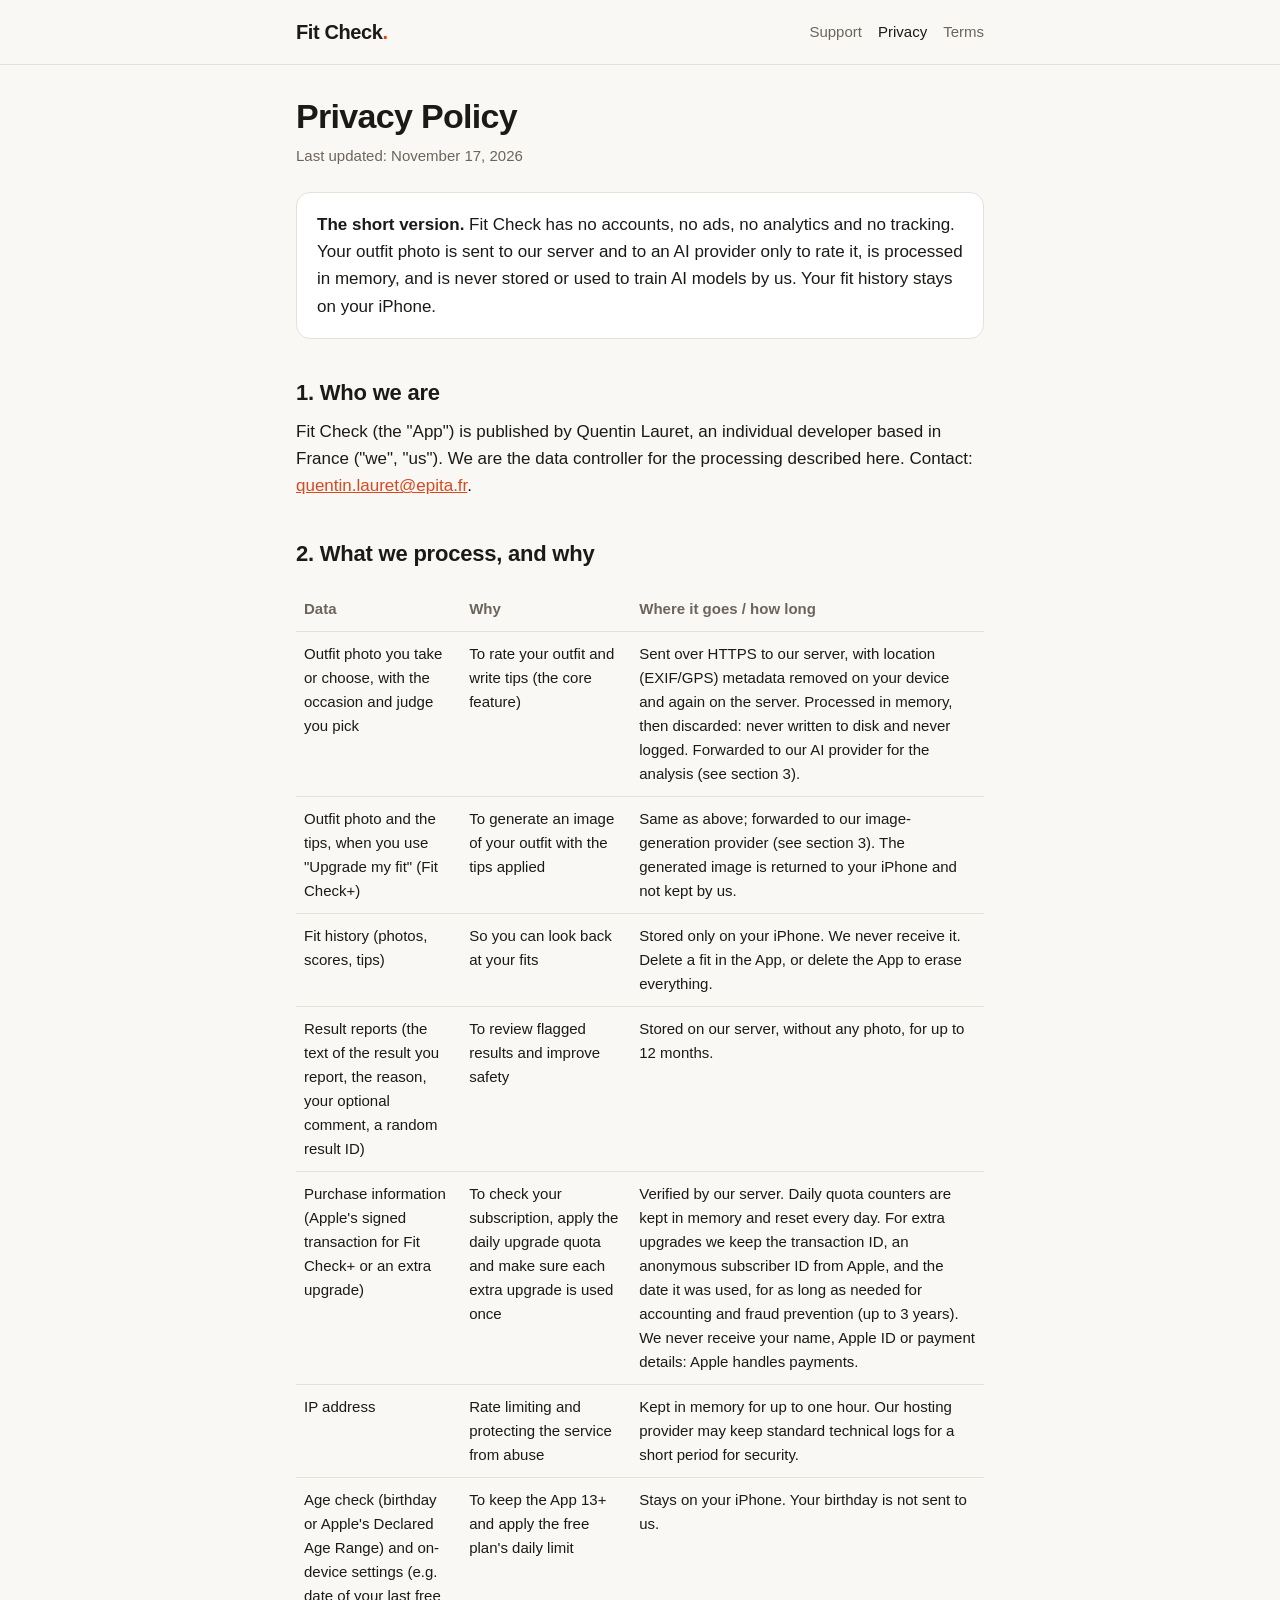
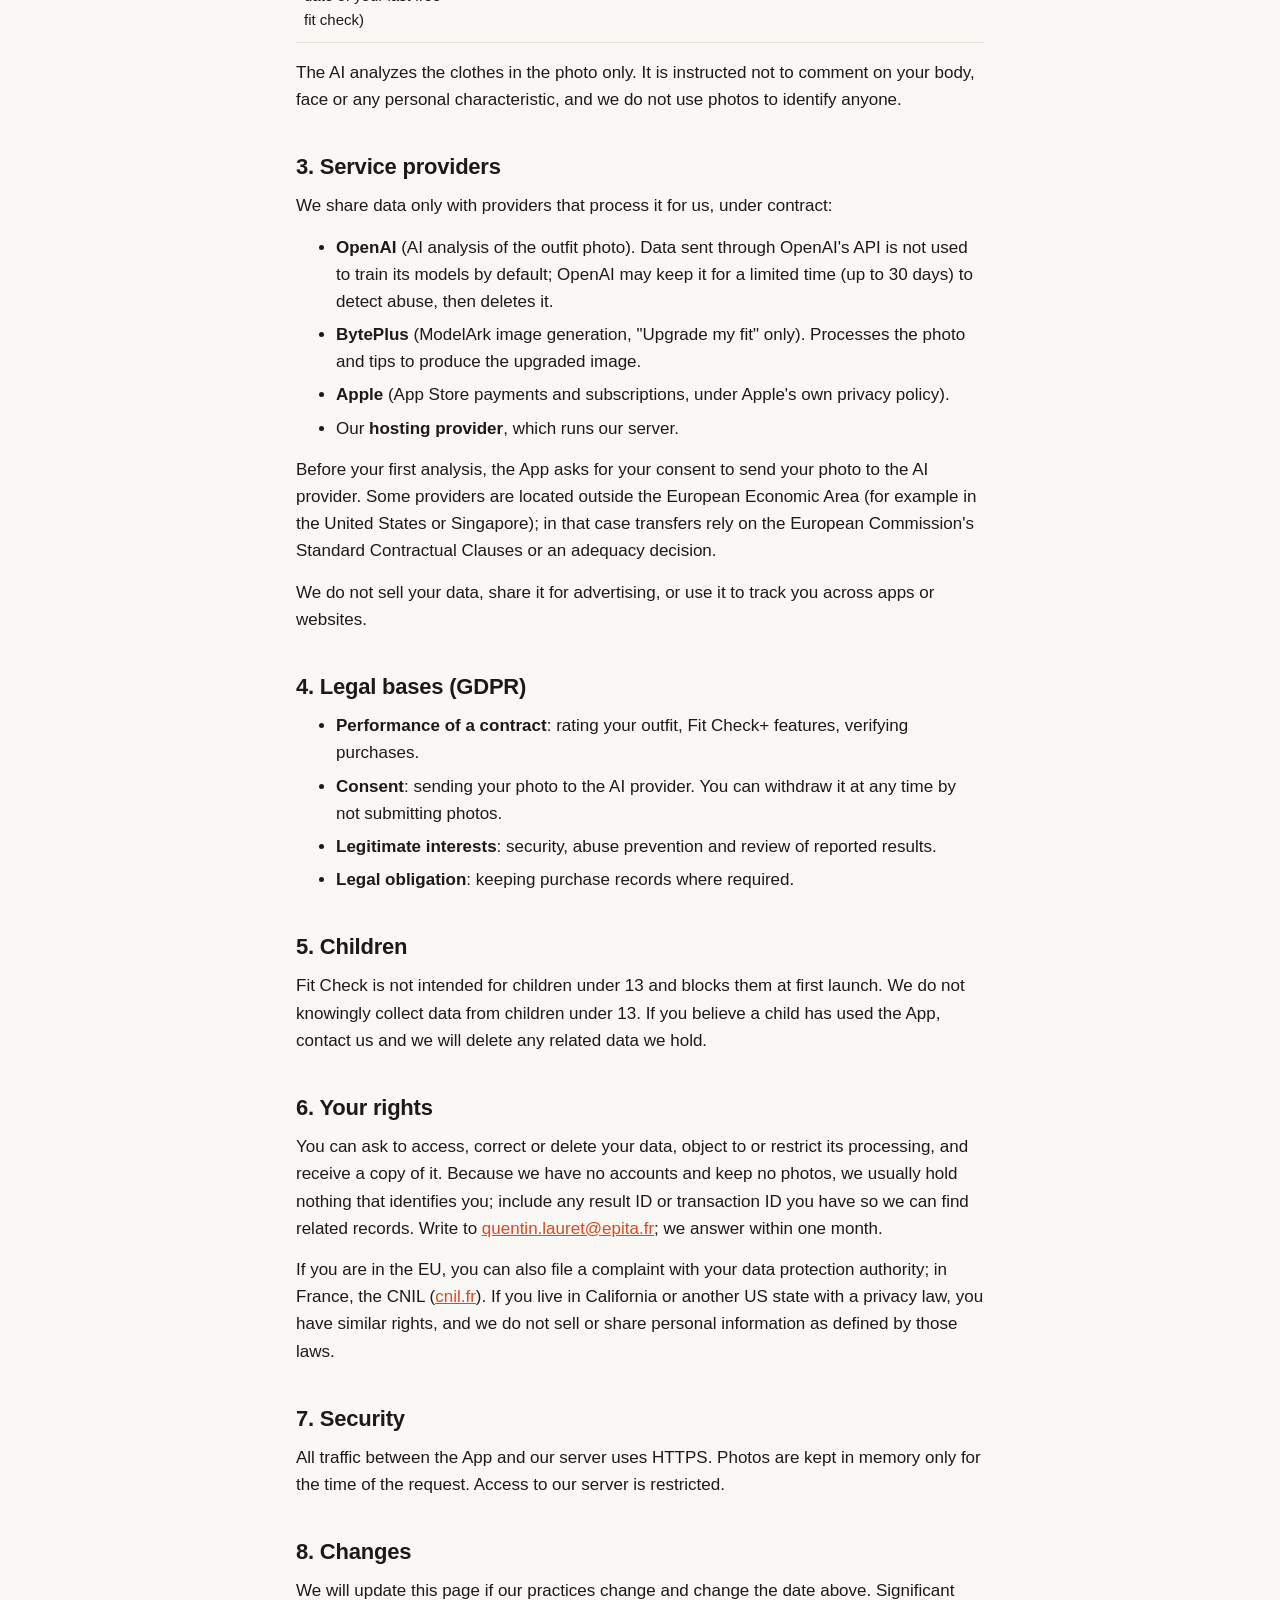
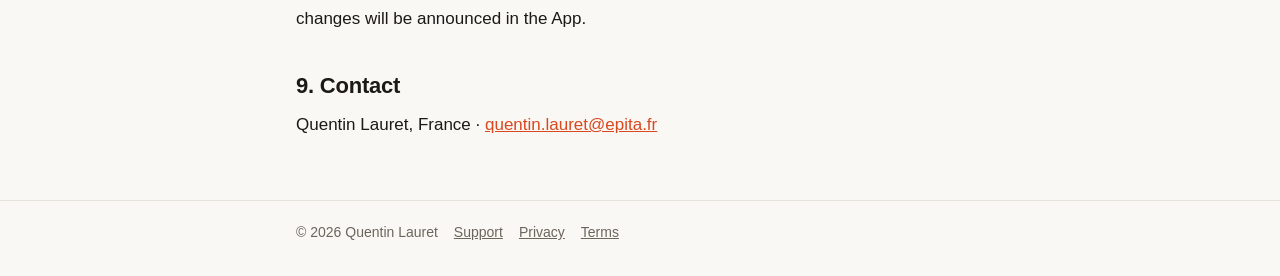
==== privacy.html @ fd1659be "Add App Store pages: support, privacy policy, terms of use" ====
<!doctype html>
<html lang="en">
<head>
  <meta charset="utf-8">
  <meta name="viewport" content="width=device-width, initial-scale=1">
  <title>Privacy Policy · Fit Check</title>
  <meta name="description" content="Fit Check Privacy Policy: what data the app processes, why, for how long, and your rights.">
  <link rel="stylesheet" href="style.css">
</head>
<body>
  <header class="site"><div class="wrap">
    <a class="brand" href="./">Fit Check<span>.</span></a>
    <nav>
      <a href="support.html">Support</a>
      <a href="privacy.html" aria-current="page">Privacy</a>
      <a href="terms.html">Terms</a>
    </nav>
  </div></header>

  <main><div class="wrap">
    <h1>Privacy Policy</h1>
    <p class="updated">Last updated: November 17, 2026</p>

    <div class="card">
      <p><strong>The short version.</strong> Fit Check has no accounts, no ads, no analytics and no tracking. Your outfit photo is sent to our server and to an AI provider only to rate it, is processed in memory, and is never stored or used to train AI models by us. Your fit history stays on your iPhone.</p>
    </div>

    <h2>1. Who we are</h2>
    <p>Fit Check (the "App") is published by Quentin Lauret, an individual developer based in France ("we", "us"). We are the data controller for the processing described here. Contact: <a href="mailto:quentin.lauret@epita.fr">quentin.lauret@epita.fr</a>.</p>

    <h2>2. What we process, and why</h2>
    <div class="table-scroll">
    <table>
      <thead><tr><th>Data</th><th>Why</th><th>Where it goes / how long</th></tr></thead>
      <tbody>
        <tr>
          <td>Outfit photo you take or choose, with the occasion and judge you pick</td>
          <td>To rate your outfit and write tips (the core feature)</td>
          <td>Sent over HTTPS to our server, with location (EXIF/GPS) metadata removed on your device and again on the server. Processed in memory, then discarded: never written to disk and never logged. Forwarded to our AI provider for the analysis (see section 3).</td>
        </tr>
        <tr>
          <td>Outfit photo and the tips, when you use "Upgrade my fit" (Fit Check+)</td>
          <td>To generate an image of your outfit with the tips applied</td>
          <td>Same as above; forwarded to our image-generation provider (see section 3). The generated image is returned to your iPhone and not kept by us.</td>
        </tr>
        <tr>
          <td>Fit history (photos, scores, tips)</td>
          <td>So you can look back at your fits</td>
          <td>Stored only on your iPhone. We never receive it. Delete a fit in the App, or delete the App to erase everything.</td>
        </tr>
        <tr>
          <td>Result reports (the text of the result you report, the reason, your optional comment, a random result ID)</td>
          <td>To review flagged results and improve safety</td>
          <td>Stored on our server, without any photo, for up to 12 months.</td>
        </tr>
        <tr>
          <td>Purchase information (Apple's signed transaction for Fit Check+ or an extra upgrade)</td>
          <td>To check your subscription, apply the daily upgrade quota and make sure each extra upgrade is used once</td>
          <td>Verified by our server. Daily quota counters are kept in memory and reset every day. For extra upgrades we keep the transaction ID, an anonymous subscriber ID from Apple, and the date it was used, for as long as needed for accounting and fraud prevention (up to 3 years). We never receive your name, Apple ID or payment details: Apple handles payments.</td>
        </tr>
        <tr>
          <td>IP address</td>
          <td>Rate limiting and protecting the service from abuse</td>
          <td>Kept in memory for up to one hour. Our hosting provider may keep standard technical logs for a short period for security.</td>
        </tr>
        <tr>
          <td>Age check (birthday or Apple's Declared Age Range) and on-device settings (e.g. date of your last free fit check)</td>
          <td>To keep the App 13+ and apply the free plan's daily limit</td>
          <td>Stays on your iPhone. Your birthday is not sent to us.</td>
        </tr>
      </tbody>
    </table>
    </div>
    <p>The AI analyzes the clothes in the photo only. It is instructed not to comment on your body, face or any personal characteristic, and we do not use photos to identify anyone.</p>

    <h2>3. Service providers</h2>
    <p>We share data only with providers that process it for us, under contract:</p>
    <ul>
      <li><strong>OpenAI</strong> (AI analysis of the outfit photo). Data sent through OpenAI's API is not used to train its models by default; OpenAI may keep it for a limited time (up to 30 days) to detect abuse, then deletes it.</li>
      <li><strong>BytePlus</strong> (ModelArk image generation, "Upgrade my fit" only). Processes the photo and tips to produce the upgraded image.</li>
      <li><strong>Apple</strong> (App Store payments and subscriptions, under Apple's own privacy policy).</li>
      <li>Our <strong>hosting provider</strong>, which runs our server.</li>
    </ul>
    <p>Before your first analysis, the App asks for your consent to send your photo to the AI provider. Some providers are located outside the European Economic Area (for example in the United States or Singapore); in that case transfers rely on the European Commission's Standard Contractual Clauses or an adequacy decision.</p>
    <p>We do not sell your data, share it for advertising, or use it to track you across apps or websites.</p>

    <h2>4. Legal bases (GDPR)</h2>
    <ul>
      <li><strong>Performance of a contract</strong>: rating your outfit, Fit Check+ features, verifying purchases.</li>
      <li><strong>Consent</strong>: sending your photo to the AI provider. You can withdraw it at any time by not submitting photos.</li>
      <li><strong>Legitimate interests</strong>: security, abuse prevention and review of reported results.</li>
      <li><strong>Legal obligation</strong>: keeping purchase records where required.</li>
    </ul>

    <h2>5. Children</h2>
    <p>Fit Check is not intended for children under 13 and blocks them at first launch. We do not knowingly collect data from children under 13. If you believe a child has used the App, contact us and we will delete any related data we hold.</p>

    <h2>6. Your rights</h2>
    <p>You can ask to access, correct or delete your data, object to or restrict its processing, and receive a copy of it. Because we have no accounts and keep no photos, we usually hold nothing that identifies you; include any result ID or transaction ID you have so we can find related records. Write to <a href="mailto:quentin.lauret@epita.fr">quentin.lauret@epita.fr</a>; we answer within one month.</p>
    <p>If you are in the EU, you can also file a complaint with your data protection authority; in France, the CNIL (<a href="https://www.cnil.fr">cnil.fr</a>). If you live in California or another US state with a privacy law, you have similar rights, and we do not sell or share personal information as defined by those laws.</p>

    <h2>7. Security</h2>
    <p>All traffic between the App and our server uses HTTPS. Photos are kept in memory only for the time of the request. Access to our server is restricted.</p>

    <h2>8. Changes</h2>
    <p>We will update this page if our practices change and change the date above. Significant changes will be announced in the App.</p>

    <h2>9. Contact</h2>
    <p>Quentin Lauret, France · <a href="mailto:quentin.lauret@epita.fr">quentin.lauret@epita.fr</a></p>
  </div></main>

  <footer class="site"><div class="wrap">
    <span>© 2026 Quentin Lauret</span>
    <a href="support.html">Support</a>
    <a href="privacy.html">Privacy</a>
    <a href="terms.html">Terms</a>
  </div></footer>
</body>
</html>
---- style.css ----
:root {
  --bg: #faf8f5;
  --surface: #ffffff;
  --text: #1c1a17;
  --muted: #6b655c;
  --border: #e6e1d8;
  --accent: #d9481e;
  color-scheme: light dark;
}
@media (prefers-color-scheme: dark) {
  :root {
    --bg: #141311;
    --surface: #1d1b18;
    --text: #f2efe9;
    --muted: #a59f94;
    --border: #2f2c27;
    --accent: #ff7a4d;
  }
}
* { box-sizing: border-box; }
html { -webkit-text-size-adjust: 100%; }
body {
  margin: 0;
  background: var(--bg);
  color: var(--text);
  font: 17px/1.6 -apple-system, BlinkMacSystemFont, "Segoe UI", Roboto, Helvetica, Arial, sans-serif;
}
.wrap { max-width: 720px; margin: 0 auto; padding: 0 16px; }
header.site { border-bottom: 1px solid var(--border); }
header.site .wrap { display: flex; flex-wrap: wrap; gap: 8px 20px; align-items: center; justify-content: space-between; padding-top: 16px; padding-bottom: 16px; }
.brand { font-weight: 800; font-size: 20px; color: var(--text); text-decoration: none; letter-spacing: -0.02em; }
.brand span { color: var(--accent); }
nav { display: flex; flex-wrap: wrap; gap: 16px; }
nav a { color: var(--muted); text-decoration: none; font-size: 15px; }
nav a:hover, nav a[aria-current="page"] { color: var(--text); }
main { padding: 32px 0 48px; }
h1 { font-size: 34px; line-height: 1.15; letter-spacing: -0.02em; margin: 0 0 8px; }
h2 { font-size: 22px; margin: 36px 0 8px; letter-spacing: -0.01em; }
h3 { font-size: 18px; margin: 24px 0 4px; }
p, ul, ol { margin: 0 0 14px; }
li { margin-bottom: 6px; }
a { color: var(--accent); }
.updated { color: var(--muted); font-size: 15px; margin-bottom: 24px; }
.card { background: var(--surface); border: 1px solid var(--border); border-radius: 14px; padding: 18px 20px; margin: 16px 0; }
.card p:last-child, .card ul:last-child { margin-bottom: 0; }
table { width: 100%; border-collapse: collapse; margin: 8px 0 16px; font-size: 15px; }
th, td { text-align: left; vertical-align: top; padding: 10px 8px; border-bottom: 1px solid var(--border); }
th { color: var(--muted); font-weight: 600; }
.table-scroll { overflow-x: auto; }
.lead { font-size: 20px; color: var(--muted); margin-bottom: 24px; }
.links { display: grid; grid-template-columns: repeat(auto-fit, minmax(200px, 1fr)); gap: 12px; margin: 24px 0; }
.links a { display: block; background: var(--surface); border: 1px solid var(--border); border-radius: 14px; padding: 16px 18px; color: var(--text); text-decoration: none; font-weight: 600; }
.links a small { display: block; color: var(--muted); font-weight: 400; font-size: 14px; margin-top: 2px; }
.links a:hover { border-color: var(--accent); }
details { border-bottom: 1px solid var(--border); padding: 12px 0; }
summary { cursor: pointer; font-weight: 600; }
details p, details ol, details ul { margin-top: 10px; }
footer.site { border-top: 1px solid var(--border); color: var(--muted); font-size: 14px; }
footer.site .wrap { padding-top: 20px; padding-bottom: 32px; display: flex; flex-wrap: wrap; gap: 8px 16px; }
footer.site a { color: var(--muted); }
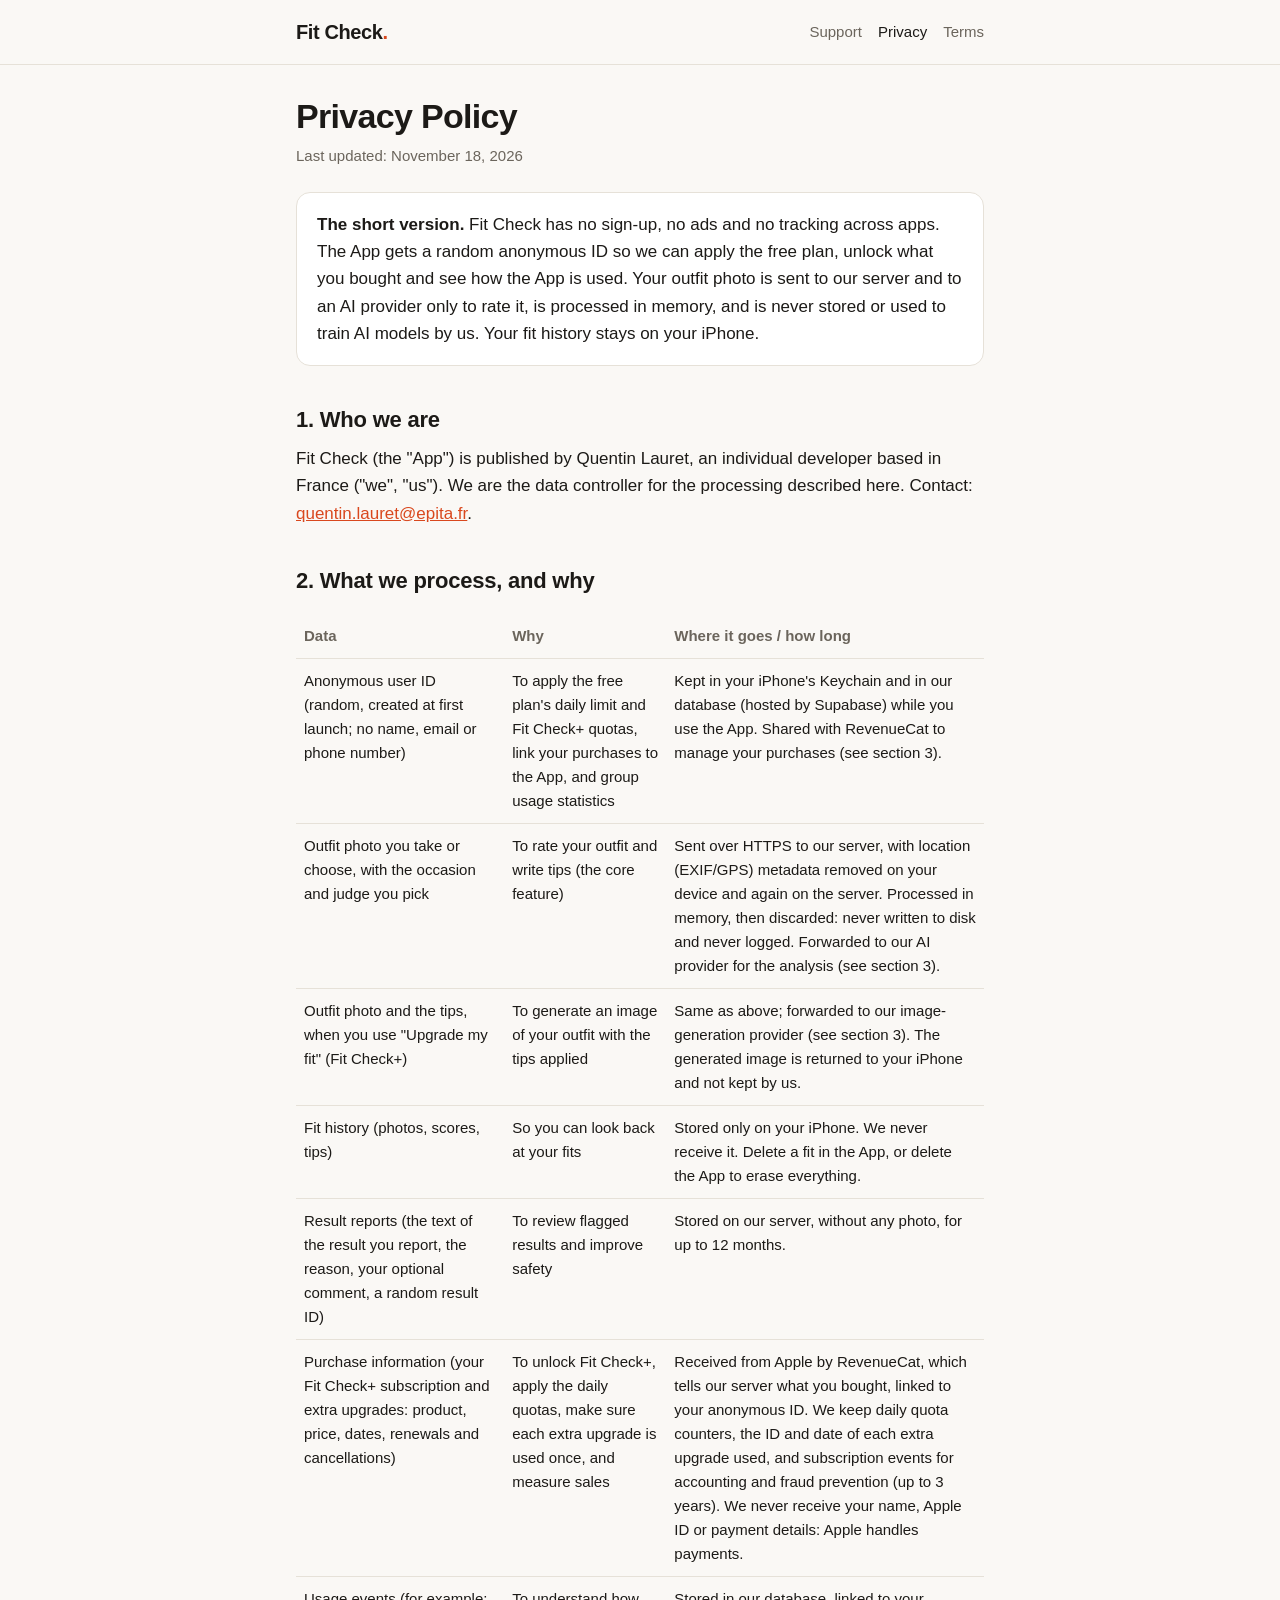
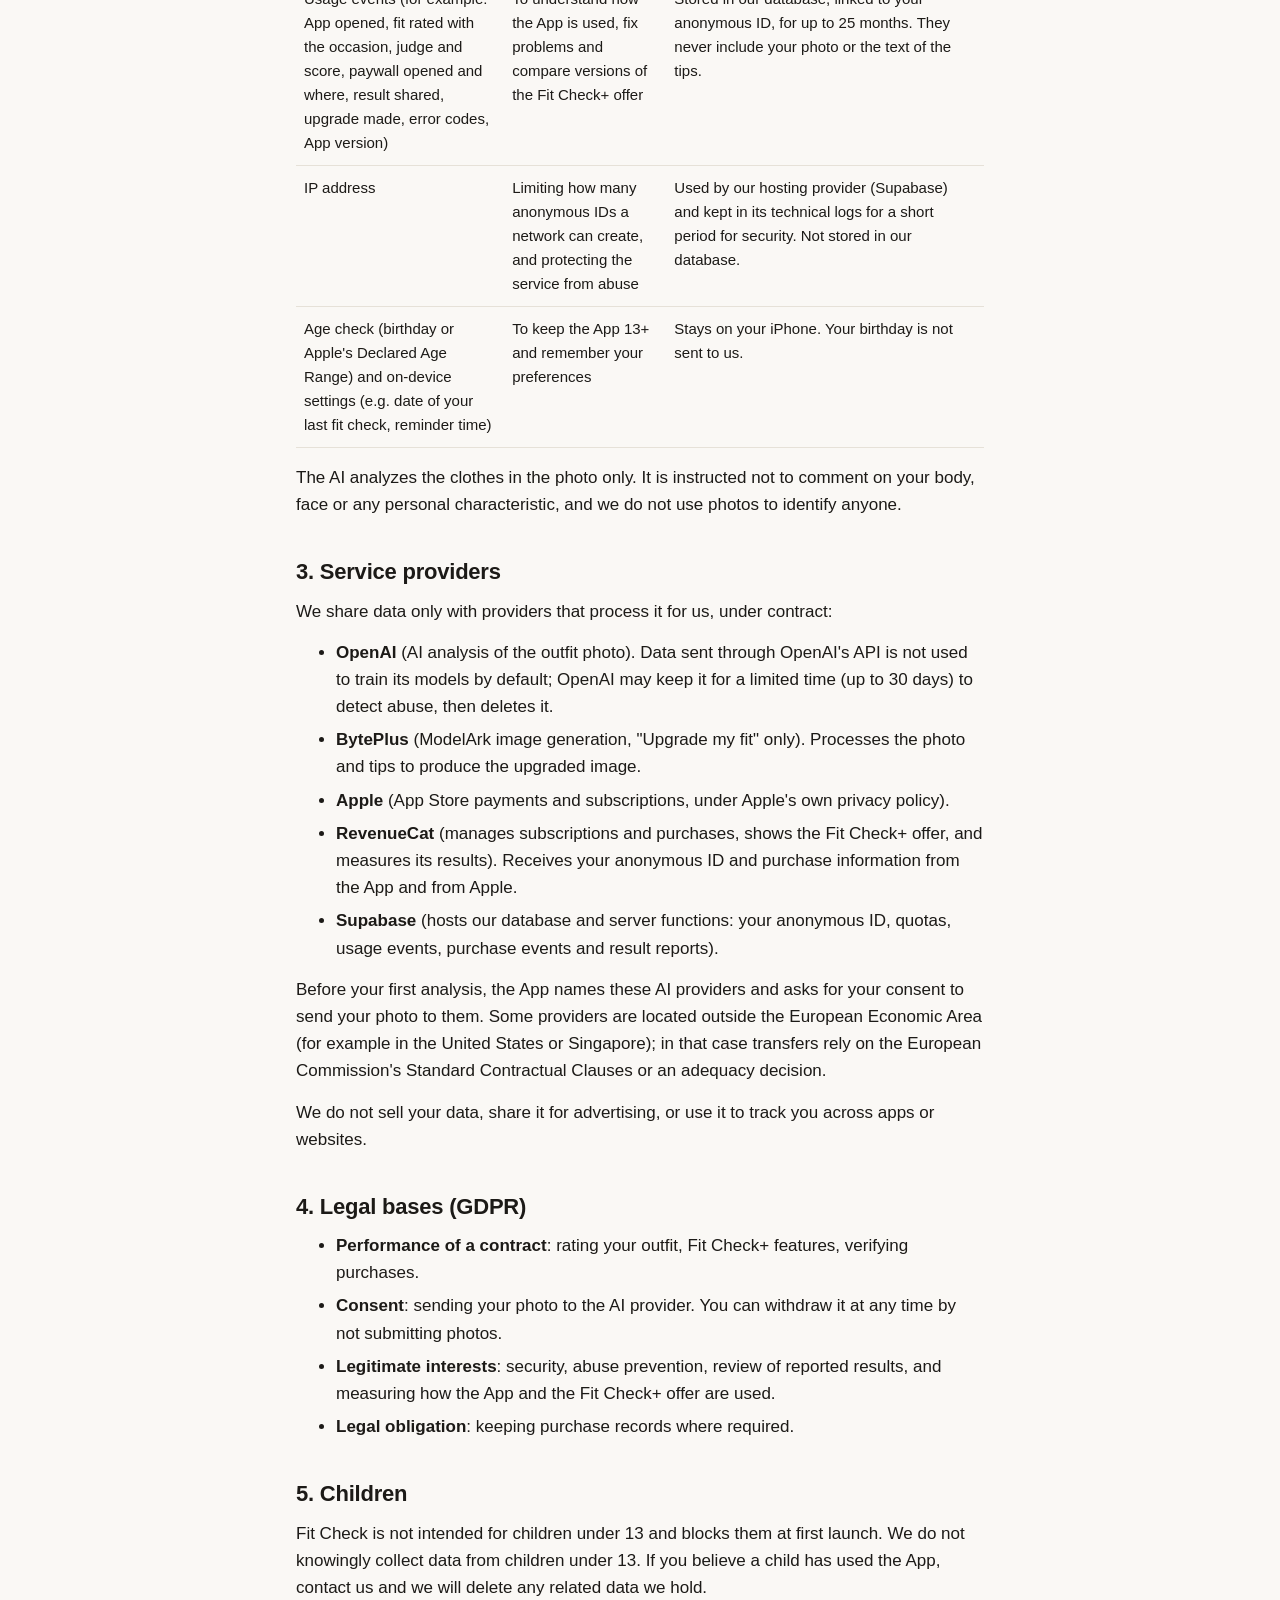
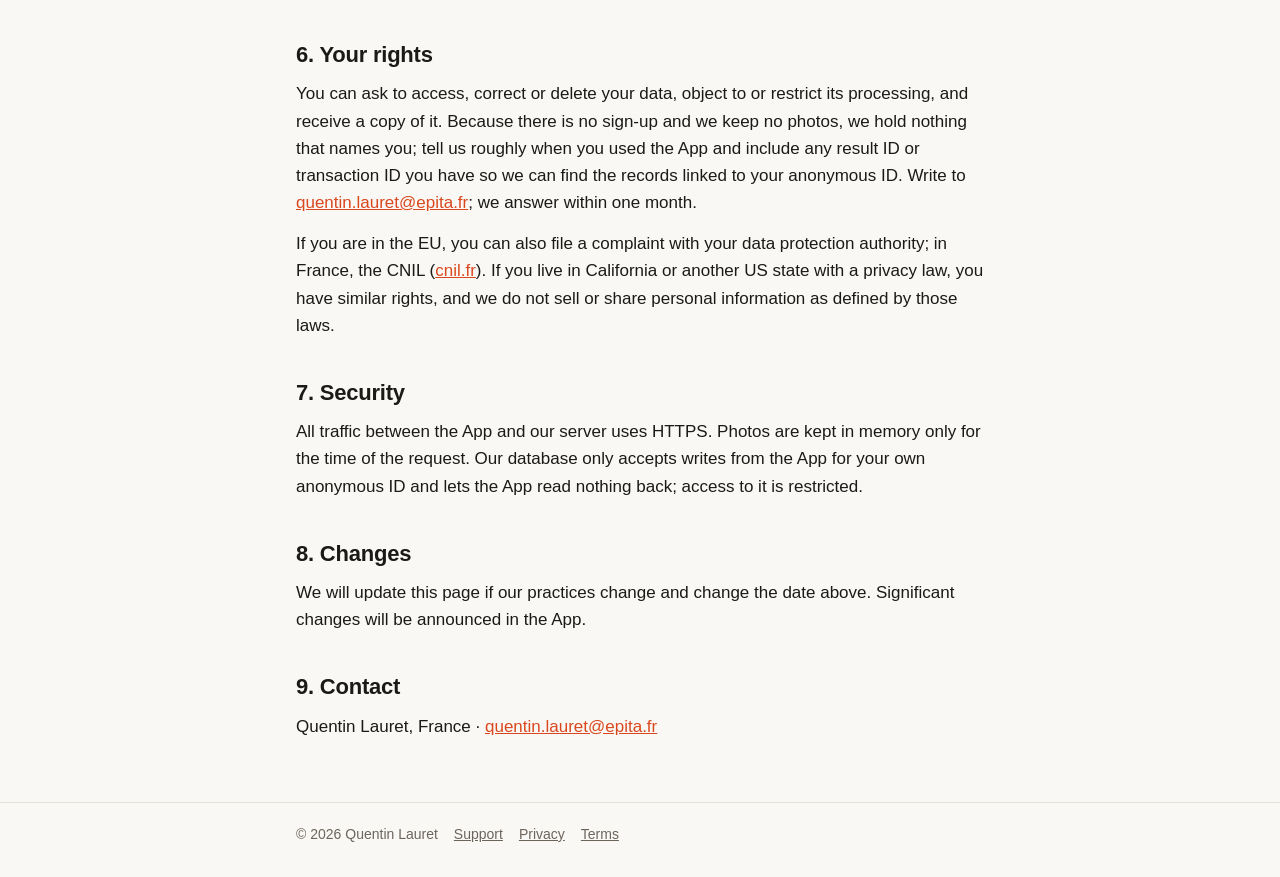
==== commit 7b404477: "Privacy policy: Supabase, RevenueCat, anonymous ID, usage events" ====
--- a/privacy.html
+++ b/privacy.html
@@ -19,10 +19,10 @@
 
   <main><div class="wrap">
     <h1>Privacy Policy</h1>
-    <p class="updated">Last updated: November 17, 2026</p>
+    <p class="updated">Last updated: November 18, 2026</p>
 
     <div class="card">
-      <p><strong>The short version.</strong> Fit Check has no accounts, no ads, no analytics and no tracking. Your outfit photo is sent to our server and to an AI provider only to rate it, is processed in memory, and is never stored or used to train AI models by us. Your fit history stays on your iPhone.</p>
+      <p><strong>The short version.</strong> Fit Check has no sign-up, no ads and no tracking across apps. The App gets a random anonymous ID so we can apply the free plan, unlock what you bought and see how the App is used. Your outfit photo is sent to our server and to an AI provider only to rate it, is processed in memory, and is never stored or used to train AI models by us. Your fit history stays on your iPhone.</p>
     </div>
 
     <h2>1. Who we are</h2>
@@ -33,6 +33,11 @@
     <table>
       <thead><tr><th>Data</th><th>Why</th><th>Where it goes / how long</th></tr></thead>
       <tbody>
+        <tr>
+          <td>Anonymous user ID (random, created at first launch; no name, email or phone number)</td>
+          <td>To apply the free plan's daily limit and Fit Check+ quotas, link your purchases to the App, and group usage statistics</td>
+          <td>Kept in your iPhone's Keychain and in our database (hosted by Supabase) while you use the App. Shared with RevenueCat to manage your purchases (see section 3).</td>
+        </tr>
         <tr>
           <td>Outfit photo you take or choose, with the occasion and judge you pick</td>
           <td>To rate your outfit and write tips (the core feature)</td>
@@ -54,18 +59,23 @@
           <td>Stored on our server, without any photo, for up to 12 months.</td>
         </tr>
         <tr>
-          <td>Purchase information (Apple's signed transaction for Fit Check+ or an extra upgrade)</td>
-          <td>To check your subscription, apply the daily upgrade quota and make sure each extra upgrade is used once</td>
-          <td>Verified by our server. Daily quota counters are kept in memory and reset every day. For extra upgrades we keep the transaction ID, an anonymous subscriber ID from Apple, and the date it was used, for as long as needed for accounting and fraud prevention (up to 3 years). We never receive your name, Apple ID or payment details: Apple handles payments.</td>
+          <td>Purchase information (your Fit Check+ subscription and extra upgrades: product, price, dates, renewals and cancellations)</td>
+          <td>To unlock Fit Check+, apply the daily quotas, make sure each extra upgrade is used once, and measure sales</td>
+          <td>Received from Apple by RevenueCat, which tells our server what you bought, linked to your anonymous ID. We keep daily quota counters, the ID and date of each extra upgrade used, and subscription events for accounting and fraud prevention (up to 3 years). We never receive your name, Apple ID or payment details: Apple handles payments.</td>
+        </tr>
+        <tr>
+          <td>Usage events (for example: App opened, fit rated with the occasion, judge and score, paywall opened and where, result shared, upgrade made, error codes, App version)</td>
+          <td>To understand how the App is used, fix problems and compare versions of the Fit Check+ offer</td>
+          <td>Stored in our database, linked to your anonymous ID, for up to 25 months. They never include your photo or the text of the tips.</td>
         </tr>
         <tr>
           <td>IP address</td>
-          <td>Rate limiting and protecting the service from abuse</td>
-          <td>Kept in memory for up to one hour. Our hosting provider may keep standard technical logs for a short period for security.</td>
+          <td>Limiting how many anonymous IDs a network can create, and protecting the service from abuse</td>
+          <td>Used by our hosting provider (Supabase) and kept in its technical logs for a short period for security. Not stored in our database.</td>
         </tr>
         <tr>
-          <td>Age check (birthday or Apple's Declared Age Range) and on-device settings (e.g. date of your last free fit check)</td>
-          <td>To keep the App 13+ and apply the free plan's daily limit</td>
+          <td>Age check (birthday or Apple's Declared Age Range) and on-device settings (e.g. date of your last fit check, reminder time)</td>
+          <td>To keep the App 13+ and remember your preferences</td>
           <td>Stays on your iPhone. Your birthday is not sent to us.</td>
         </tr>
       </tbody>
@@ -79,16 +89,17 @@
       <li><strong>OpenAI</strong> (AI analysis of the outfit photo). Data sent through OpenAI's API is not used to train its models by default; OpenAI may keep it for a limited time (up to 30 days) to detect abuse, then deletes it.</li>
       <li><strong>BytePlus</strong> (ModelArk image generation, "Upgrade my fit" only). Processes the photo and tips to produce the upgraded image.</li>
       <li><strong>Apple</strong> (App Store payments and subscriptions, under Apple's own privacy policy).</li>
-      <li>Our <strong>hosting provider</strong>, which runs our server.</li>
+      <li><strong>RevenueCat</strong> (manages subscriptions and purchases, shows the Fit Check+ offer, and measures its results). Receives your anonymous ID and purchase information from the App and from Apple.</li>
+      <li><strong>Supabase</strong> (hosts our database and server functions: your anonymous ID, quotas, usage events, purchase events and result reports).</li>
     </ul>
-    <p>Before your first analysis, the App asks for your consent to send your photo to the AI provider. Some providers are located outside the European Economic Area (for example in the United States or Singapore); in that case transfers rely on the European Commission's Standard Contractual Clauses or an adequacy decision.</p>
+    <p>Before your first analysis, the App names these AI providers and asks for your consent to send your photo to them. Some providers are located outside the European Economic Area (for example in the United States or Singapore); in that case transfers rely on the European Commission's Standard Contractual Clauses or an adequacy decision.</p>
     <p>We do not sell your data, share it for advertising, or use it to track you across apps or websites.</p>
 
     <h2>4. Legal bases (GDPR)</h2>
     <ul>
       <li><strong>Performance of a contract</strong>: rating your outfit, Fit Check+ features, verifying purchases.</li>
       <li><strong>Consent</strong>: sending your photo to the AI provider. You can withdraw it at any time by not submitting photos.</li>
-      <li><strong>Legitimate interests</strong>: security, abuse prevention and review of reported results.</li>
+      <li><strong>Legitimate interests</strong>: security, abuse prevention, review of reported results, and measuring how the App and the Fit Check+ offer are used.</li>
       <li><strong>Legal obligation</strong>: keeping purchase records where required.</li>
     </ul>
 
@@ -96,11 +107,11 @@
     <p>Fit Check is not intended for children under 13 and blocks them at first launch. We do not knowingly collect data from children under 13. If you believe a child has used the App, contact us and we will delete any related data we hold.</p>
 
     <h2>6. Your rights</h2>
-    <p>You can ask to access, correct or delete your data, object to or restrict its processing, and receive a copy of it. Because we have no accounts and keep no photos, we usually hold nothing that identifies you; include any result ID or transaction ID you have so we can find related records. Write to <a href="mailto:quentin.lauret@epita.fr">quentin.lauret@epita.fr</a>; we answer within one month.</p>
+    <p>You can ask to access, correct or delete your data, object to or restrict its processing, and receive a copy of it. Because there is no sign-up and we keep no photos, we hold nothing that names you; tell us roughly when you used the App and include any result ID or transaction ID you have so we can find the records linked to your anonymous ID. Write to <a href="mailto:quentin.lauret@epita.fr">quentin.lauret@epita.fr</a>; we answer within one month.</p>
     <p>If you are in the EU, you can also file a complaint with your data protection authority; in France, the CNIL (<a href="https://www.cnil.fr">cnil.fr</a>). If you live in California or another US state with a privacy law, you have similar rights, and we do not sell or share personal information as defined by those laws.</p>
 
     <h2>7. Security</h2>
-    <p>All traffic between the App and our server uses HTTPS. Photos are kept in memory only for the time of the request. Access to our server is restricted.</p>
+    <p>All traffic between the App and our server uses HTTPS. Photos are kept in memory only for the time of the request. Our database only accepts writes from the App for your own anonymous ID and lets the App read nothing back; access to it is restricted.</p>
 
     <h2>8. Changes</h2>
     <p>We will update this page if our practices change and change the date above. Significant changes will be announced in the App.</p>
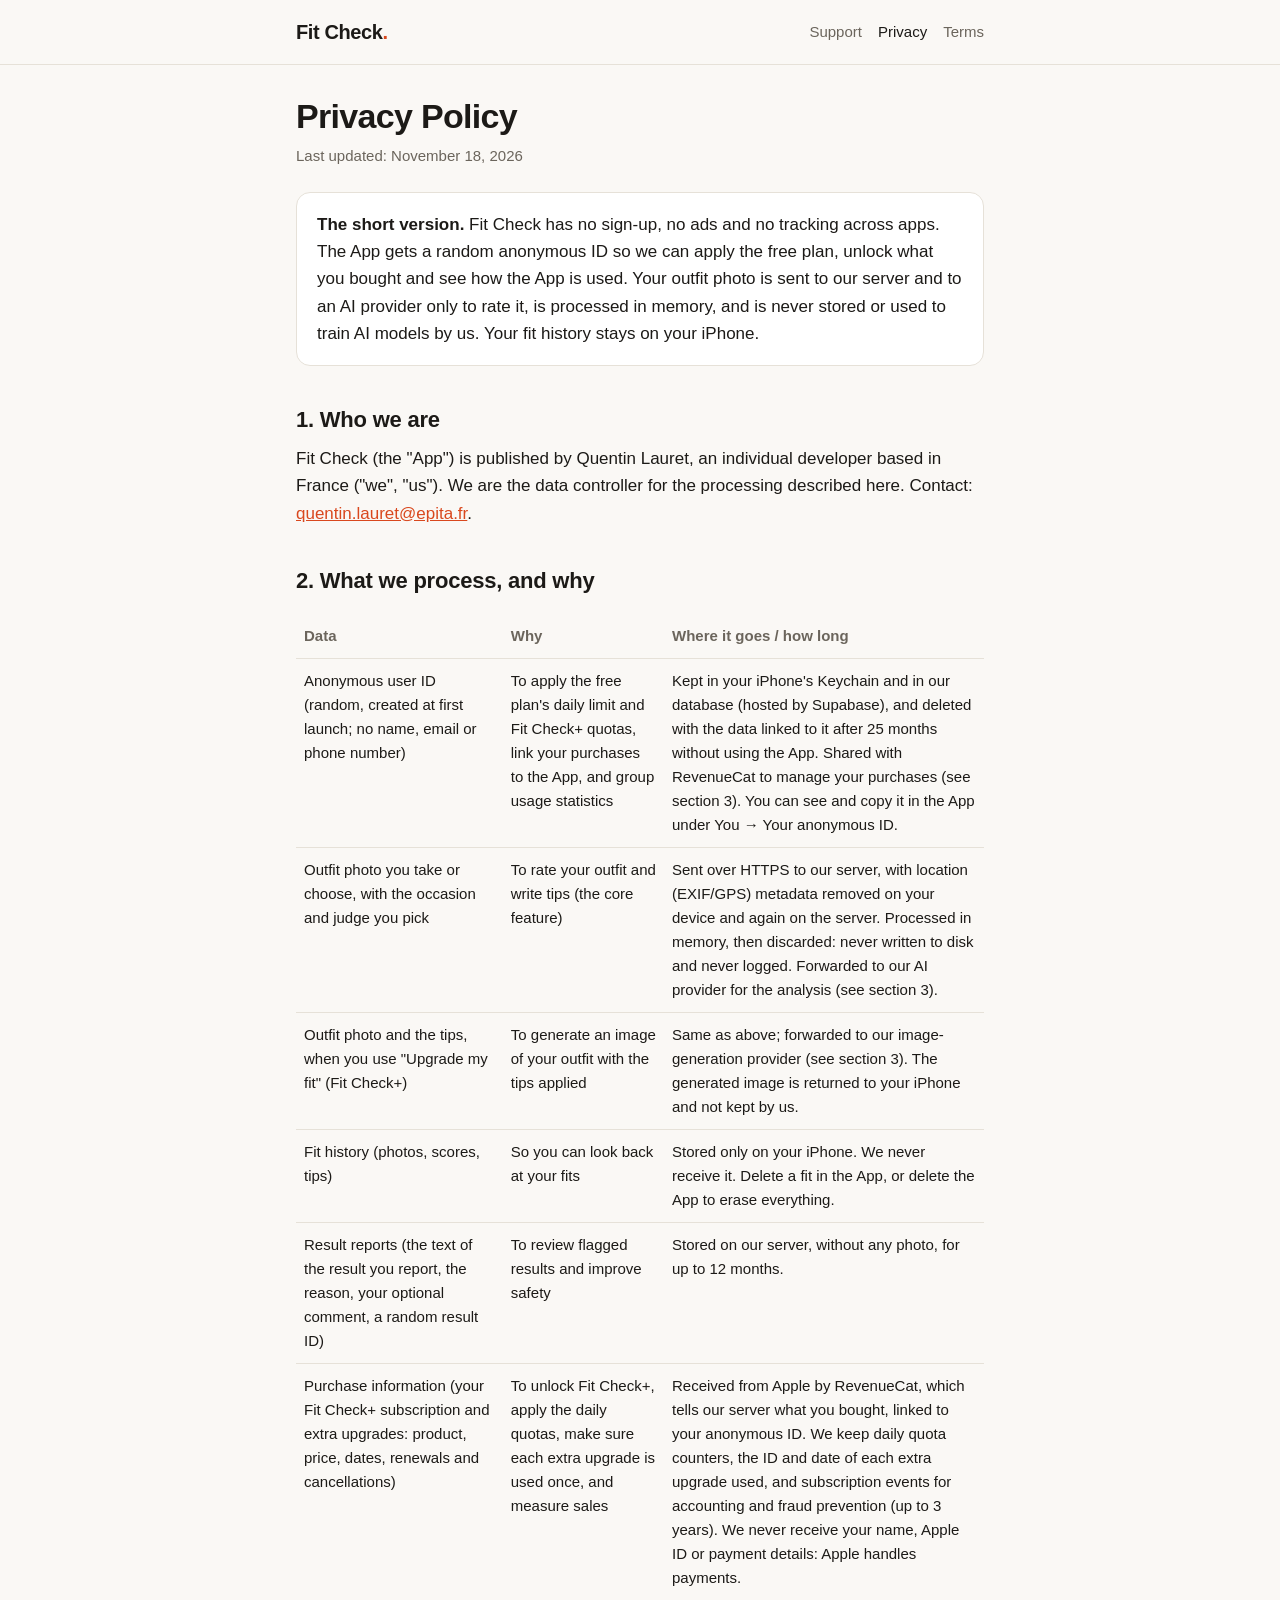
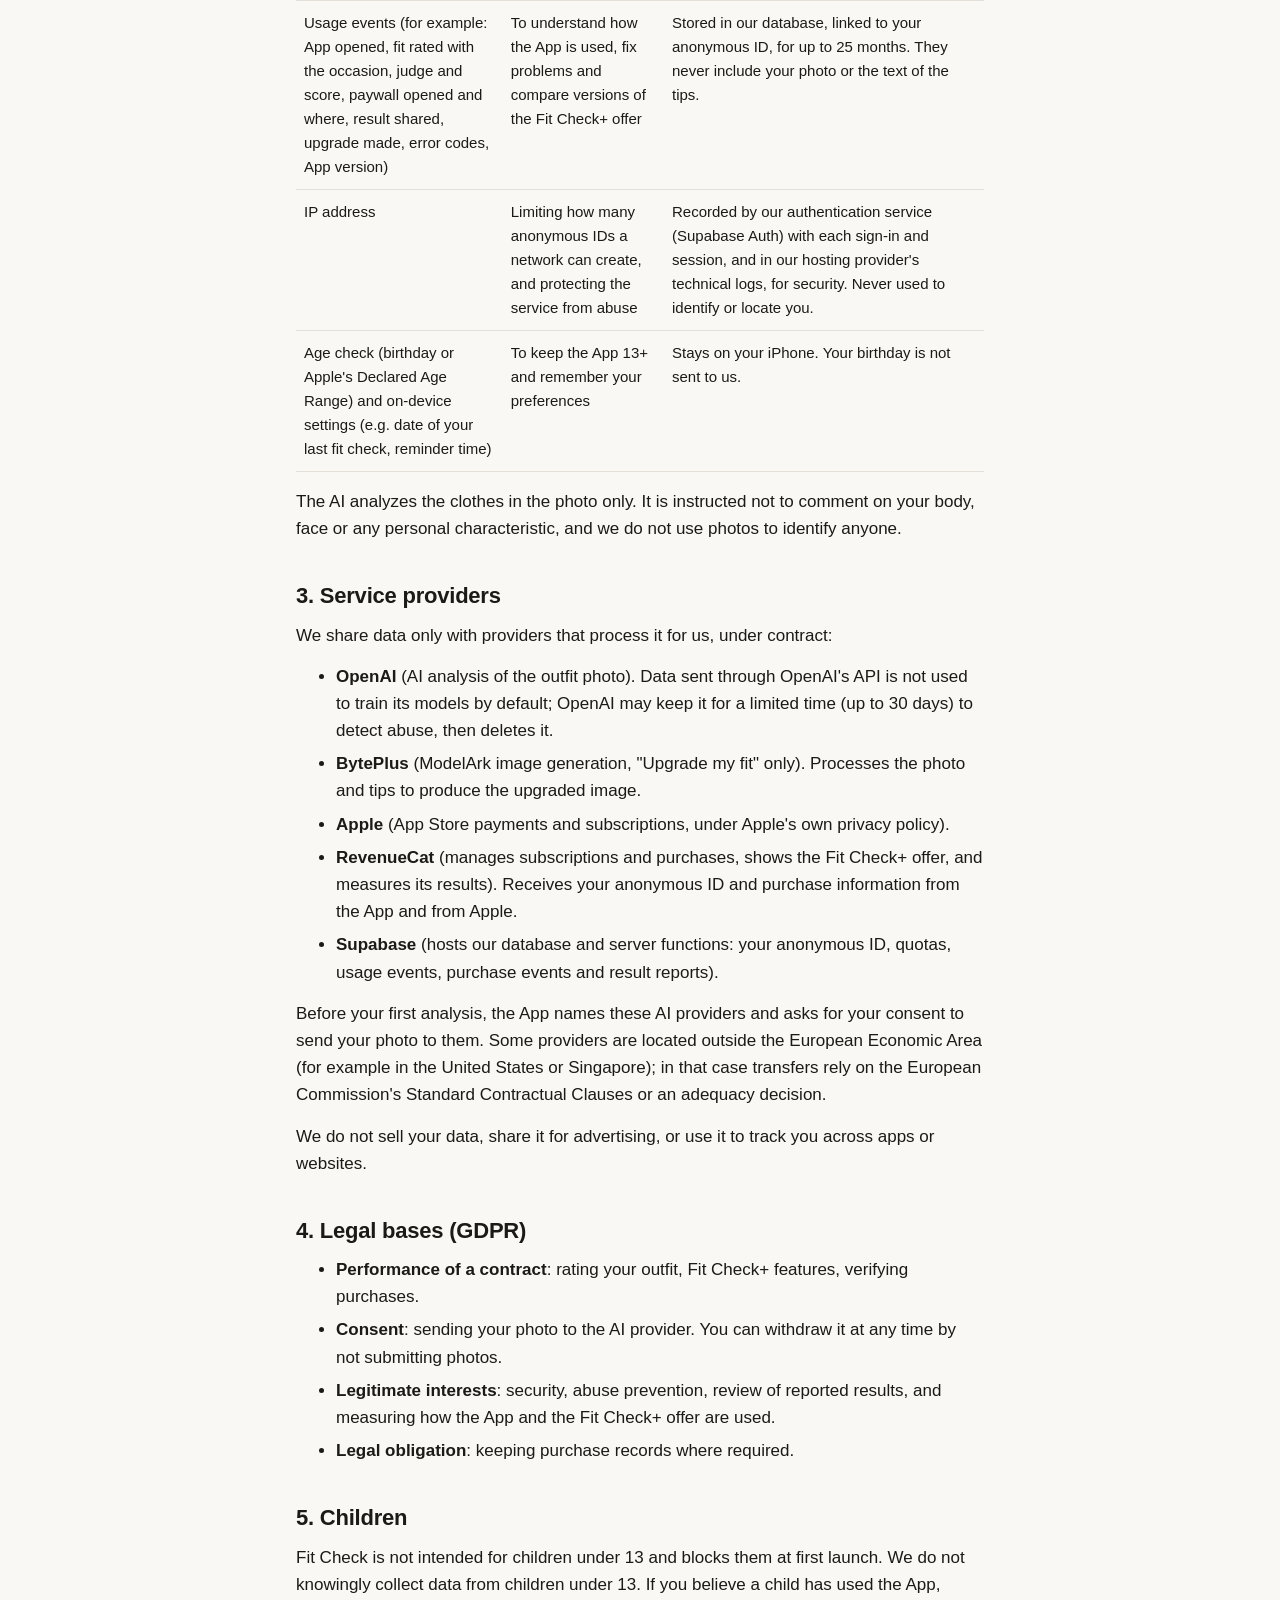
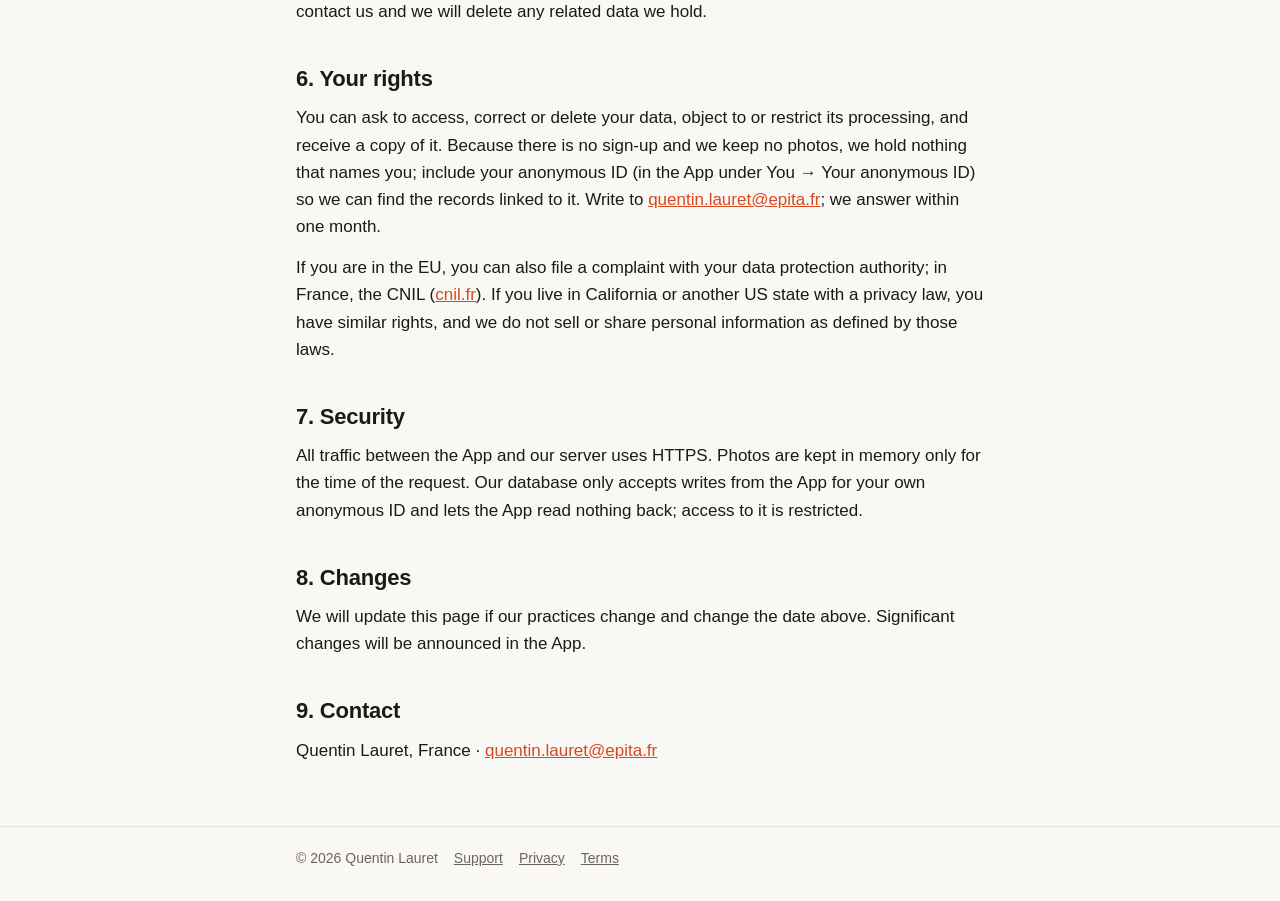
==== commit 854a67a5: "Privacy policy: IP in Supabase Auth, enforced retention, anonymous ID for requests" ====
--- a/privacy.html
+++ b/privacy.html
@@ -36,7 +36,7 @@
         <tr>
           <td>Anonymous user ID (random, created at first launch; no name, email or phone number)</td>
           <td>To apply the free plan's daily limit and Fit Check+ quotas, link your purchases to the App, and group usage statistics</td>
-          <td>Kept in your iPhone's Keychain and in our database (hosted by Supabase) while you use the App. Shared with RevenueCat to manage your purchases (see section 3).</td>
+          <td>Kept in your iPhone's Keychain and in our database (hosted by Supabase), and deleted with the data linked to it after 25 months without using the App. Shared with RevenueCat to manage your purchases (see section 3). You can see and copy it in the App under You → Your anonymous ID.</td>
         </tr>
         <tr>
           <td>Outfit photo you take or choose, with the occasion and judge you pick</td>
@@ -71,7 +71,7 @@
         <tr>
           <td>IP address</td>
           <td>Limiting how many anonymous IDs a network can create, and protecting the service from abuse</td>
-          <td>Used by our hosting provider (Supabase) and kept in its technical logs for a short period for security. Not stored in our database.</td>
+          <td>Recorded by our authentication service (Supabase Auth) with each sign-in and session, and in our hosting provider's technical logs, for security. Never used to identify or locate you.</td>
         </tr>
         <tr>
           <td>Age check (birthday or Apple's Declared Age Range) and on-device settings (e.g. date of your last fit check, reminder time)</td>
@@ -107,7 +107,7 @@
     <p>Fit Check is not intended for children under 13 and blocks them at first launch. We do not knowingly collect data from children under 13. If you believe a child has used the App, contact us and we will delete any related data we hold.</p>
 
     <h2>6. Your rights</h2>
-    <p>You can ask to access, correct or delete your data, object to or restrict its processing, and receive a copy of it. Because there is no sign-up and we keep no photos, we hold nothing that names you; tell us roughly when you used the App and include any result ID or transaction ID you have so we can find the records linked to your anonymous ID. Write to <a href="mailto:quentin.lauret@epita.fr">quentin.lauret@epita.fr</a>; we answer within one month.</p>
+    <p>You can ask to access, correct or delete your data, object to or restrict its processing, and receive a copy of it. Because there is no sign-up and we keep no photos, we hold nothing that names you; include your anonymous ID (in the App under You → Your anonymous ID) so we can find the records linked to it. Write to <a href="mailto:quentin.lauret@epita.fr">quentin.lauret@epita.fr</a>; we answer within one month.</p>
     <p>If you are in the EU, you can also file a complaint with your data protection authority; in France, the CNIL (<a href="https://www.cnil.fr">cnil.fr</a>). If you live in California or another US state with a privacy law, you have similar rights, and we do not sell or share personal information as defined by those laws.</p>
 
     <h2>7. Security</h2>
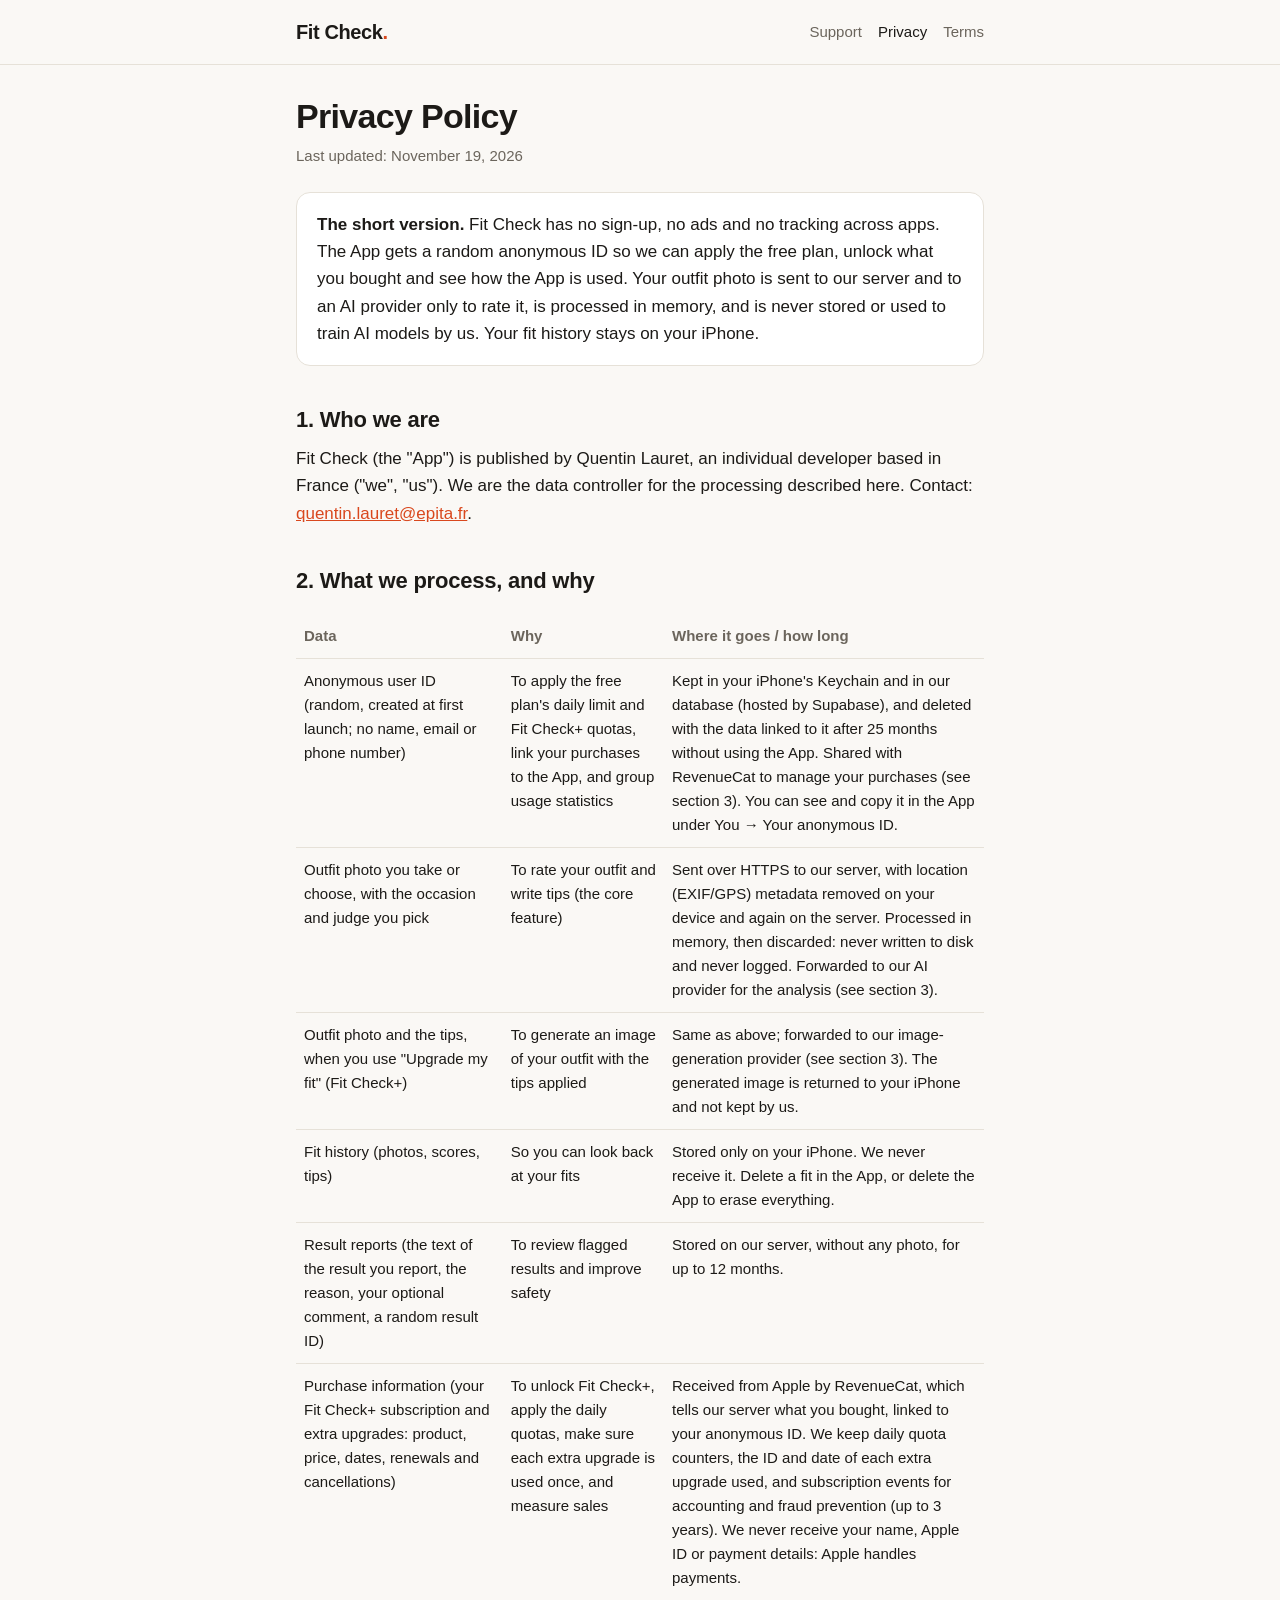
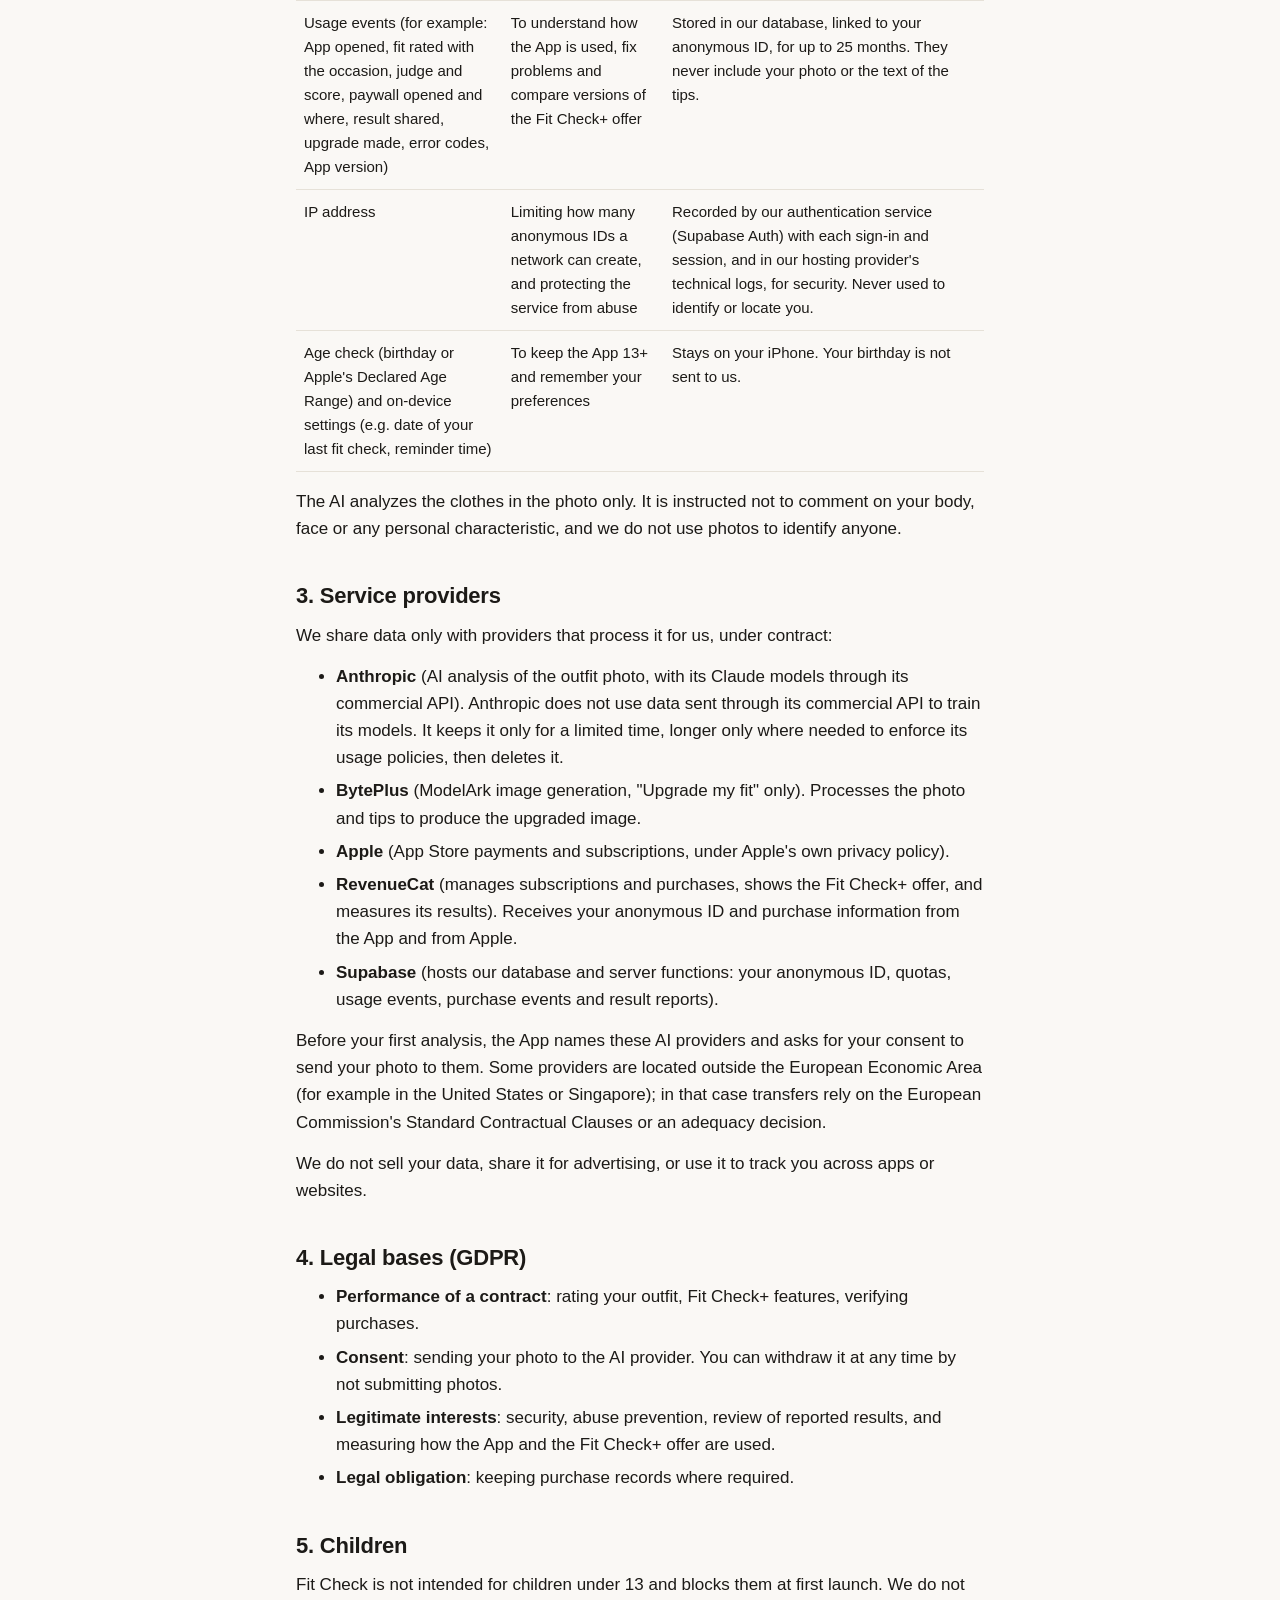
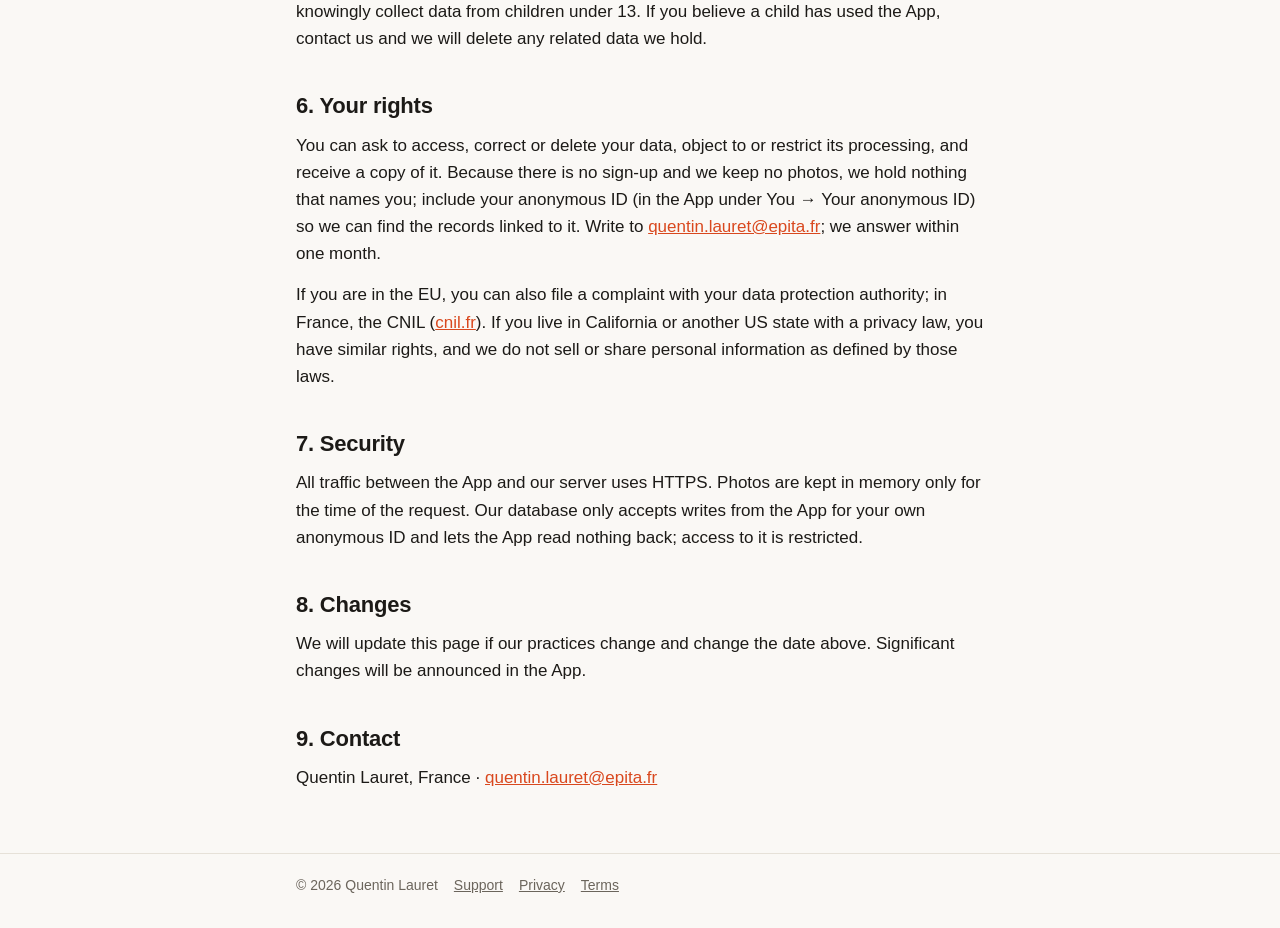
==== commit 4e1a2fd9: "Privacy Policy: Anthropic rates the photos (not OpenAI)" ====
--- a/privacy.html
+++ b/privacy.html
@@ -19,7 +19,7 @@
 
   <main><div class="wrap">
     <h1>Privacy Policy</h1>
-    <p class="updated">Last updated: November 18, 2026</p>
+    <p class="updated">Last updated: November 19, 2026</p>
 
     <div class="card">
       <p><strong>The short version.</strong> Fit Check has no sign-up, no ads and no tracking across apps. The App gets a random anonymous ID so we can apply the free plan, unlock what you bought and see how the App is used. Your outfit photo is sent to our server and to an AI provider only to rate it, is processed in memory, and is never stored or used to train AI models by us. Your fit history stays on your iPhone.</p>
@@ -86,7 +86,7 @@
     <h2>3. Service providers</h2>
     <p>We share data only with providers that process it for us, under contract:</p>
     <ul>
-      <li><strong>OpenAI</strong> (AI analysis of the outfit photo). Data sent through OpenAI's API is not used to train its models by default; OpenAI may keep it for a limited time (up to 30 days) to detect abuse, then deletes it.</li>
+      <li><strong>Anthropic</strong> (AI analysis of the outfit photo, with its Claude models through its commercial API). Anthropic does not use data sent through its commercial API to train its models. It keeps it only for a limited time, longer only where needed to enforce its usage policies, then deletes it.</li>
       <li><strong>BytePlus</strong> (ModelArk image generation, "Upgrade my fit" only). Processes the photo and tips to produce the upgraded image.</li>
       <li><strong>Apple</strong> (App Store payments and subscriptions, under Apple's own privacy policy).</li>
       <li><strong>RevenueCat</strong> (manages subscriptions and purchases, shows the Fit Check+ offer, and measures its results). Receives your anonymous ID and purchase information from the App and from Apple.</li>
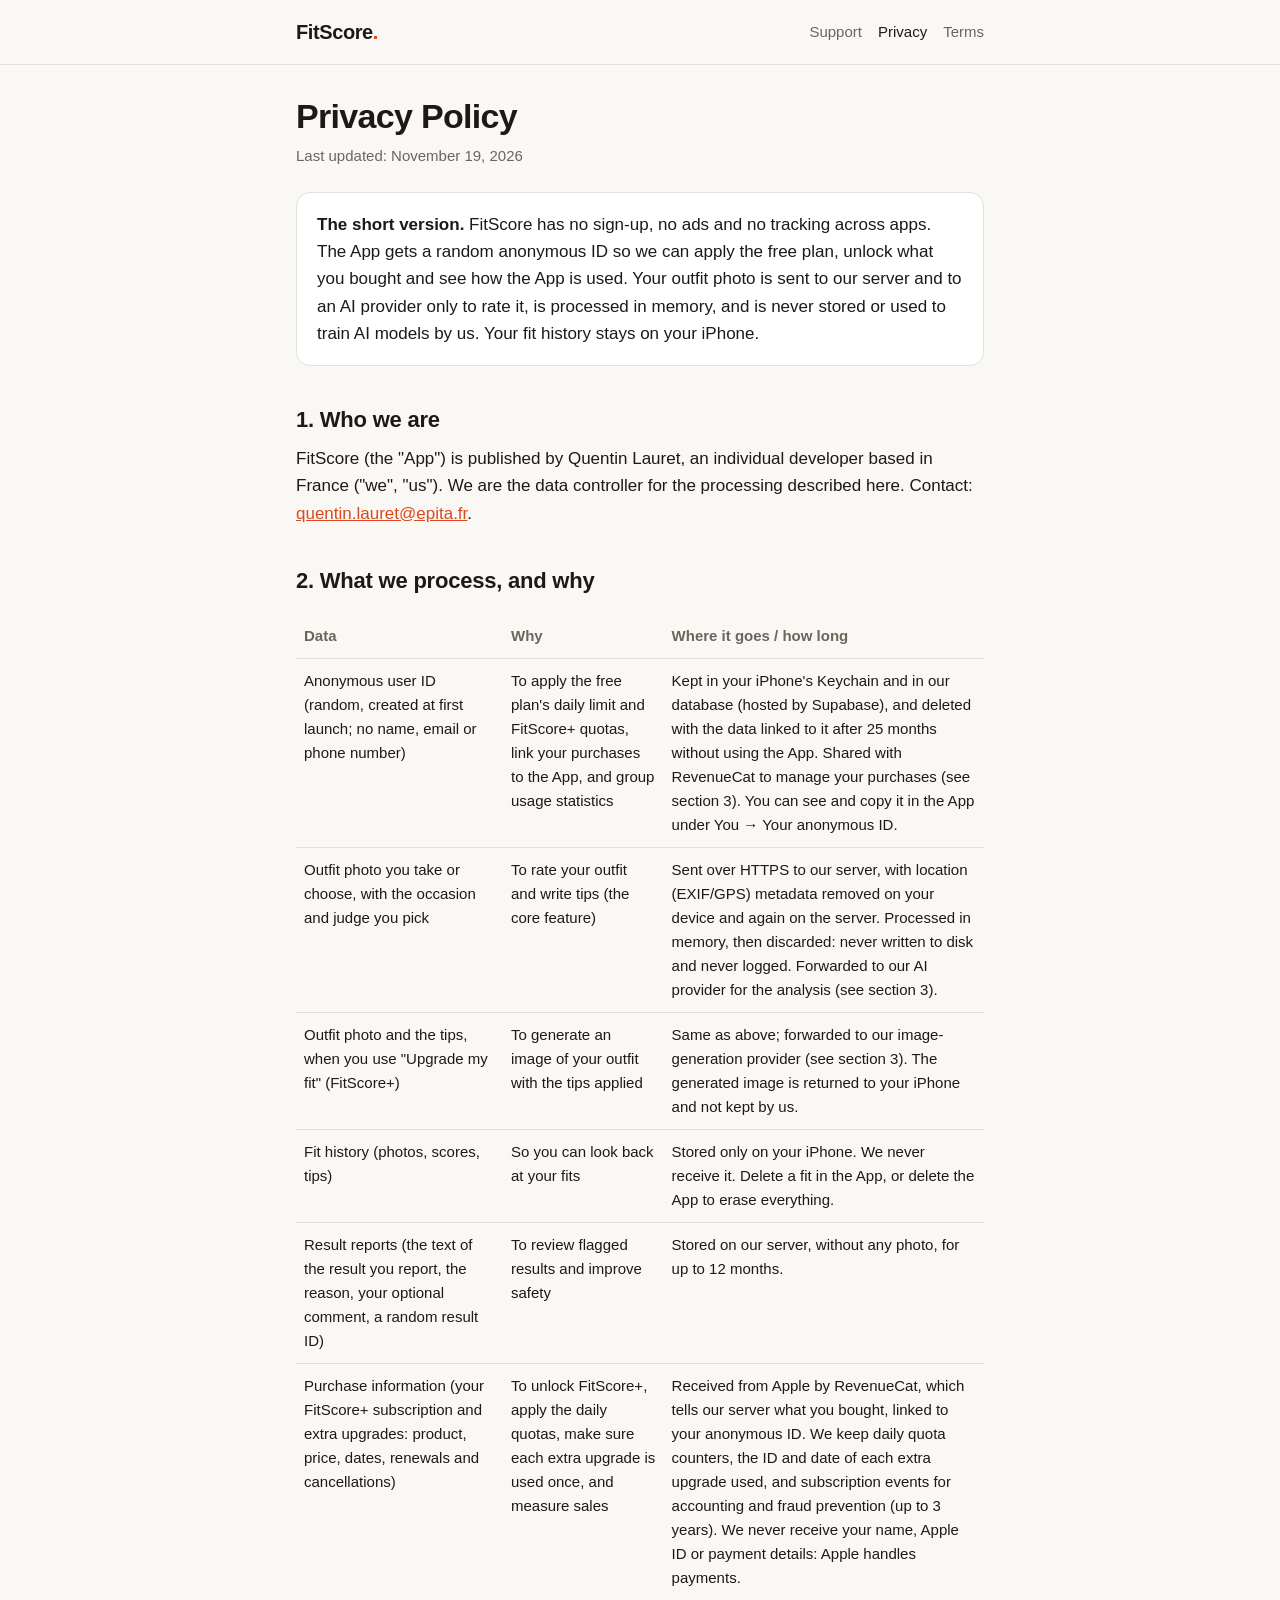
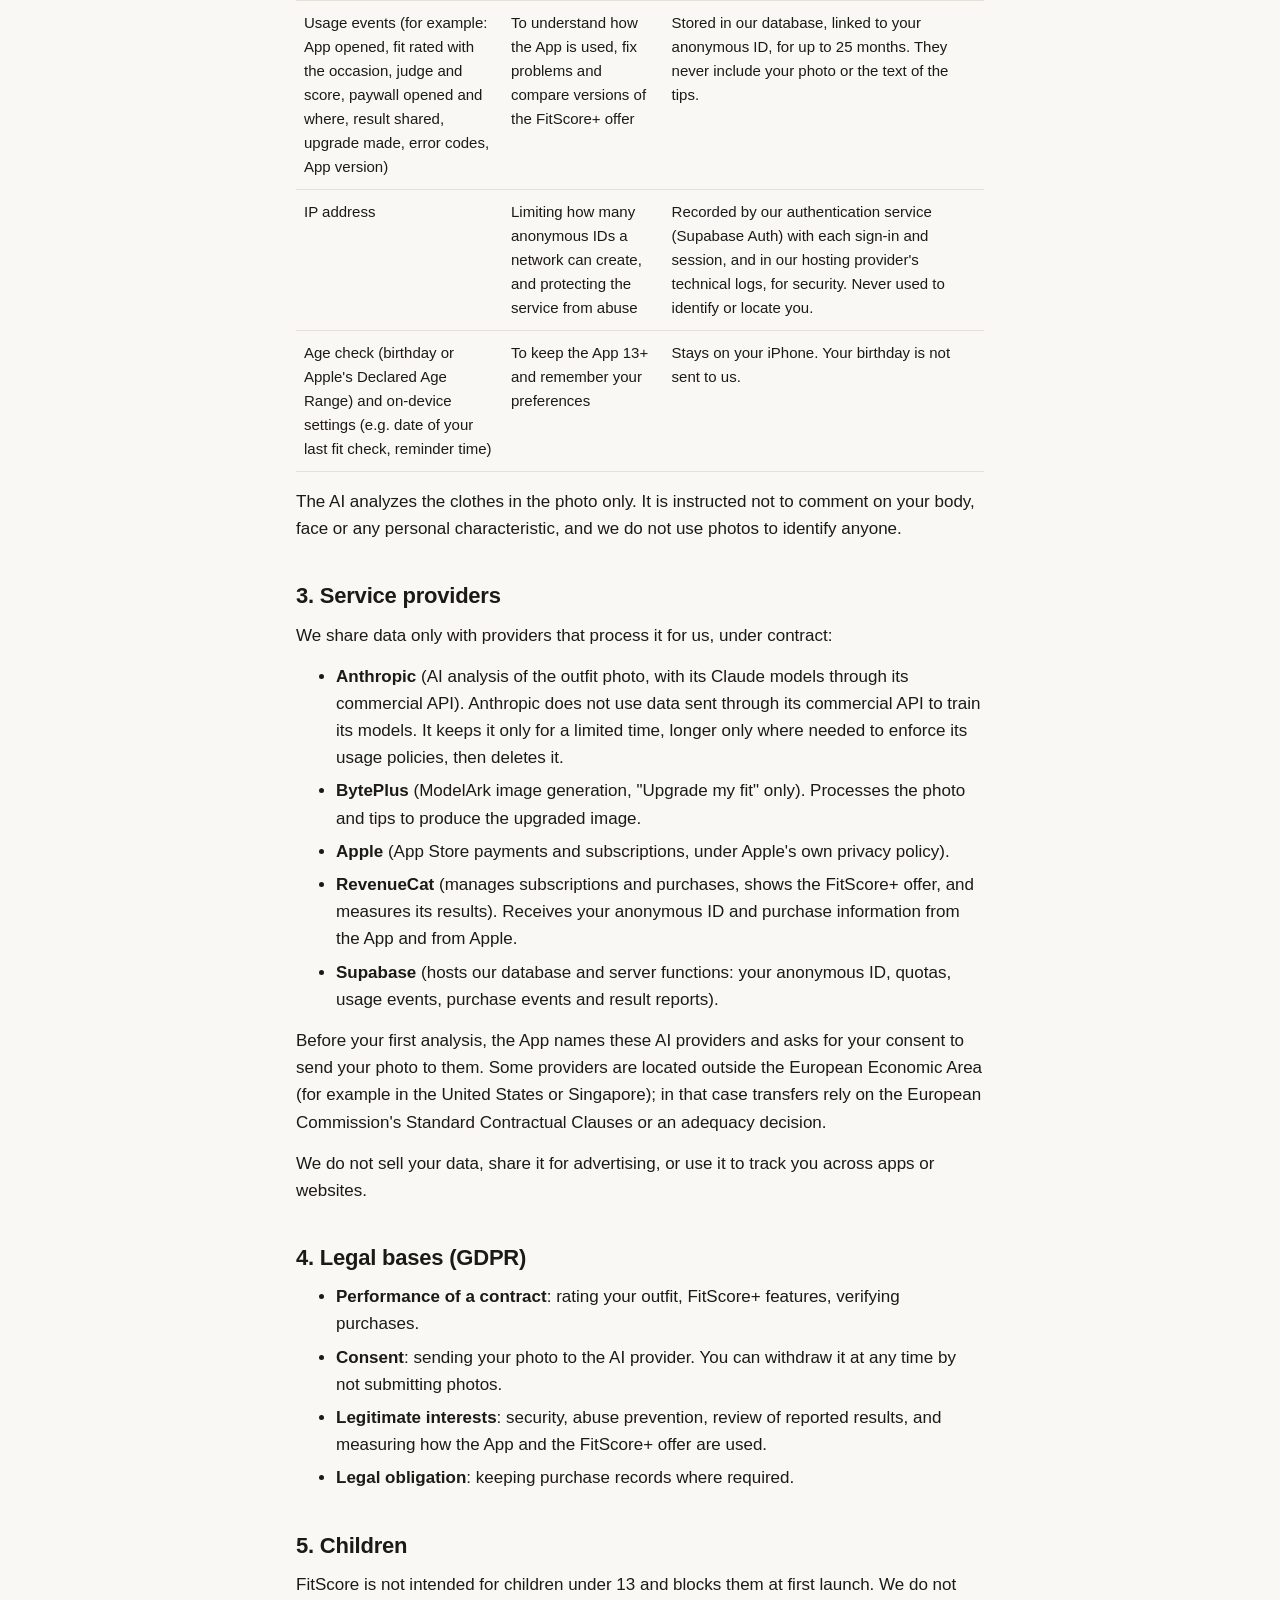
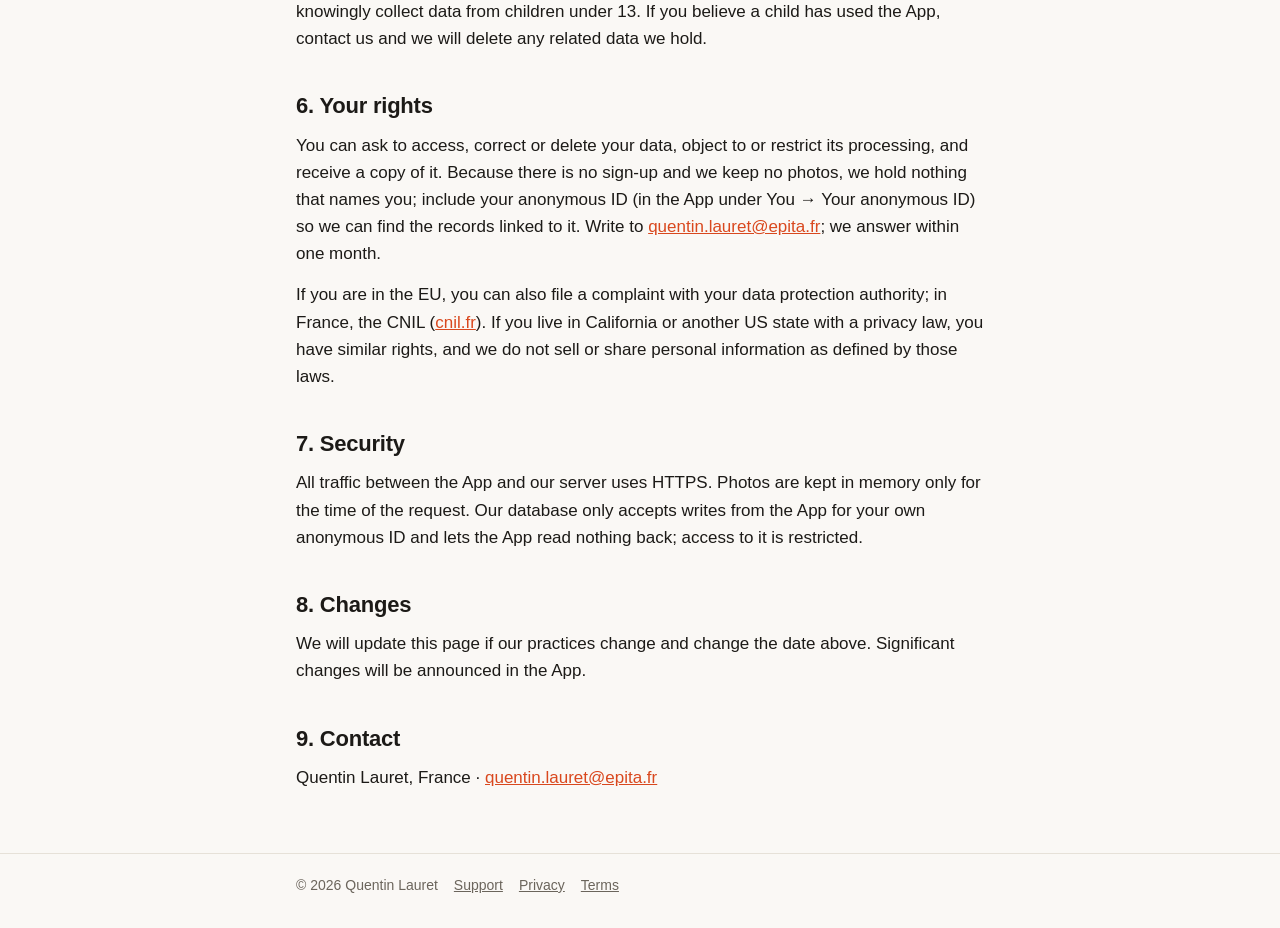
==== commit 10dd881e: "Rename the site to FitScore" ====
--- a/privacy.html
+++ b/privacy.html
@@ -3,13 +3,13 @@
 <head>
   <meta charset="utf-8">
   <meta name="viewport" content="width=device-width, initial-scale=1">
-  <title>Privacy Policy · Fit Check</title>
-  <meta name="description" content="Fit Check Privacy Policy: what data the app processes, why, for how long, and your rights.">
+  <title>Privacy Policy · FitScore</title>
+  <meta name="description" content="FitScore Privacy Policy: what data the app processes, why, for how long, and your rights.">
   <link rel="stylesheet" href="style.css">
 </head>
 <body>
   <header class="site"><div class="wrap">
-    <a class="brand" href="./">Fit Check<span>.</span></a>
+    <a class="brand" href="./">FitScore<span>.</span></a>
     <nav>
       <a href="support.html">Support</a>
       <a href="privacy.html" aria-current="page">Privacy</a>
@@ -22,11 +22,11 @@
     <p class="updated">Last updated: November 19, 2026</p>
 
     <div class="card">
-      <p><strong>The short version.</strong> Fit Check has no sign-up, no ads and no tracking across apps. The App gets a random anonymous ID so we can apply the free plan, unlock what you bought and see how the App is used. Your outfit photo is sent to our server and to an AI provider only to rate it, is processed in memory, and is never stored or used to train AI models by us. Your fit history stays on your iPhone.</p>
+      <p><strong>The short version.</strong> FitScore has no sign-up, no ads and no tracking across apps. The App gets a random anonymous ID so we can apply the free plan, unlock what you bought and see how the App is used. Your outfit photo is sent to our server and to an AI provider only to rate it, is processed in memory, and is never stored or used to train AI models by us. Your fit history stays on your iPhone.</p>
     </div>
 
     <h2>1. Who we are</h2>
-    <p>Fit Check (the "App") is published by Quentin Lauret, an individual developer based in France ("we", "us"). We are the data controller for the processing described here. Contact: <a href="mailto:quentin.lauret@epita.fr">quentin.lauret@epita.fr</a>.</p>
+    <p>FitScore (the "App") is published by Quentin Lauret, an individual developer based in France ("we", "us"). We are the data controller for the processing described here. Contact: <a href="mailto:quentin.lauret@epita.fr">quentin.lauret@epita.fr</a>.</p>
 
     <h2>2. What we process, and why</h2>
     <div class="table-scroll">
@@ -35,7 +35,7 @@
       <tbody>
         <tr>
           <td>Anonymous user ID (random, created at first launch; no name, email or phone number)</td>
-          <td>To apply the free plan's daily limit and Fit Check+ quotas, link your purchases to the App, and group usage statistics</td>
+          <td>To apply the free plan's daily limit and FitScore+ quotas, link your purchases to the App, and group usage statistics</td>
           <td>Kept in your iPhone's Keychain and in our database (hosted by Supabase), and deleted with the data linked to it after 25 months without using the App. Shared with RevenueCat to manage your purchases (see section 3). You can see and copy it in the App under You → Your anonymous ID.</td>
         </tr>
         <tr>
@@ -44,7 +44,7 @@
           <td>Sent over HTTPS to our server, with location (EXIF/GPS) metadata removed on your device and again on the server. Processed in memory, then discarded: never written to disk and never logged. Forwarded to our AI provider for the analysis (see section 3).</td>
         </tr>
         <tr>
-          <td>Outfit photo and the tips, when you use "Upgrade my fit" (Fit Check+)</td>
+          <td>Outfit photo and the tips, when you use "Upgrade my fit" (FitScore+)</td>
           <td>To generate an image of your outfit with the tips applied</td>
           <td>Same as above; forwarded to our image-generation provider (see section 3). The generated image is returned to your iPhone and not kept by us.</td>
         </tr>
@@ -59,13 +59,13 @@
           <td>Stored on our server, without any photo, for up to 12 months.</td>
         </tr>
         <tr>
-          <td>Purchase information (your Fit Check+ subscription and extra upgrades: product, price, dates, renewals and cancellations)</td>
-          <td>To unlock Fit Check+, apply the daily quotas, make sure each extra upgrade is used once, and measure sales</td>
+          <td>Purchase information (your FitScore+ subscription and extra upgrades: product, price, dates, renewals and cancellations)</td>
+          <td>To unlock FitScore+, apply the daily quotas, make sure each extra upgrade is used once, and measure sales</td>
           <td>Received from Apple by RevenueCat, which tells our server what you bought, linked to your anonymous ID. We keep daily quota counters, the ID and date of each extra upgrade used, and subscription events for accounting and fraud prevention (up to 3 years). We never receive your name, Apple ID or payment details: Apple handles payments.</td>
         </tr>
         <tr>
           <td>Usage events (for example: App opened, fit rated with the occasion, judge and score, paywall opened and where, result shared, upgrade made, error codes, App version)</td>
-          <td>To understand how the App is used, fix problems and compare versions of the Fit Check+ offer</td>
+          <td>To understand how the App is used, fix problems and compare versions of the FitScore+ offer</td>
           <td>Stored in our database, linked to your anonymous ID, for up to 25 months. They never include your photo or the text of the tips.</td>
         </tr>
         <tr>
@@ -89,7 +89,7 @@
       <li><strong>Anthropic</strong> (AI analysis of the outfit photo, with its Claude models through its commercial API). Anthropic does not use data sent through its commercial API to train its models. It keeps it only for a limited time, longer only where needed to enforce its usage policies, then deletes it.</li>
       <li><strong>BytePlus</strong> (ModelArk image generation, "Upgrade my fit" only). Processes the photo and tips to produce the upgraded image.</li>
       <li><strong>Apple</strong> (App Store payments and subscriptions, under Apple's own privacy policy).</li>
-      <li><strong>RevenueCat</strong> (manages subscriptions and purchases, shows the Fit Check+ offer, and measures its results). Receives your anonymous ID and purchase information from the App and from Apple.</li>
+      <li><strong>RevenueCat</strong> (manages subscriptions and purchases, shows the FitScore+ offer, and measures its results). Receives your anonymous ID and purchase information from the App and from Apple.</li>
       <li><strong>Supabase</strong> (hosts our database and server functions: your anonymous ID, quotas, usage events, purchase events and result reports).</li>
     </ul>
     <p>Before your first analysis, the App names these AI providers and asks for your consent to send your photo to them. Some providers are located outside the European Economic Area (for example in the United States or Singapore); in that case transfers rely on the European Commission's Standard Contractual Clauses or an adequacy decision.</p>
@@ -97,14 +97,14 @@
 
     <h2>4. Legal bases (GDPR)</h2>
     <ul>
-      <li><strong>Performance of a contract</strong>: rating your outfit, Fit Check+ features, verifying purchases.</li>
+      <li><strong>Performance of a contract</strong>: rating your outfit, FitScore+ features, verifying purchases.</li>
       <li><strong>Consent</strong>: sending your photo to the AI provider. You can withdraw it at any time by not submitting photos.</li>
-      <li><strong>Legitimate interests</strong>: security, abuse prevention, review of reported results, and measuring how the App and the Fit Check+ offer are used.</li>
+      <li><strong>Legitimate interests</strong>: security, abuse prevention, review of reported results, and measuring how the App and the FitScore+ offer are used.</li>
       <li><strong>Legal obligation</strong>: keeping purchase records where required.</li>
     </ul>
 
     <h2>5. Children</h2>
-    <p>Fit Check is not intended for children under 13 and blocks them at first launch. We do not knowingly collect data from children under 13. If you believe a child has used the App, contact us and we will delete any related data we hold.</p>
+    <p>FitScore is not intended for children under 13 and blocks them at first launch. We do not knowingly collect data from children under 13. If you believe a child has used the App, contact us and we will delete any related data we hold.</p>
 
     <h2>6. Your rights</h2>
     <p>You can ask to access, correct or delete your data, object to or restrict its processing, and receive a copy of it. Because there is no sign-up and we keep no photos, we hold nothing that names you; include your anonymous ID (in the App under You → Your anonymous ID) so we can find the records linked to it. Write to <a href="mailto:quentin.lauret@epita.fr">quentin.lauret@epita.fr</a>; we answer within one month.</p>
